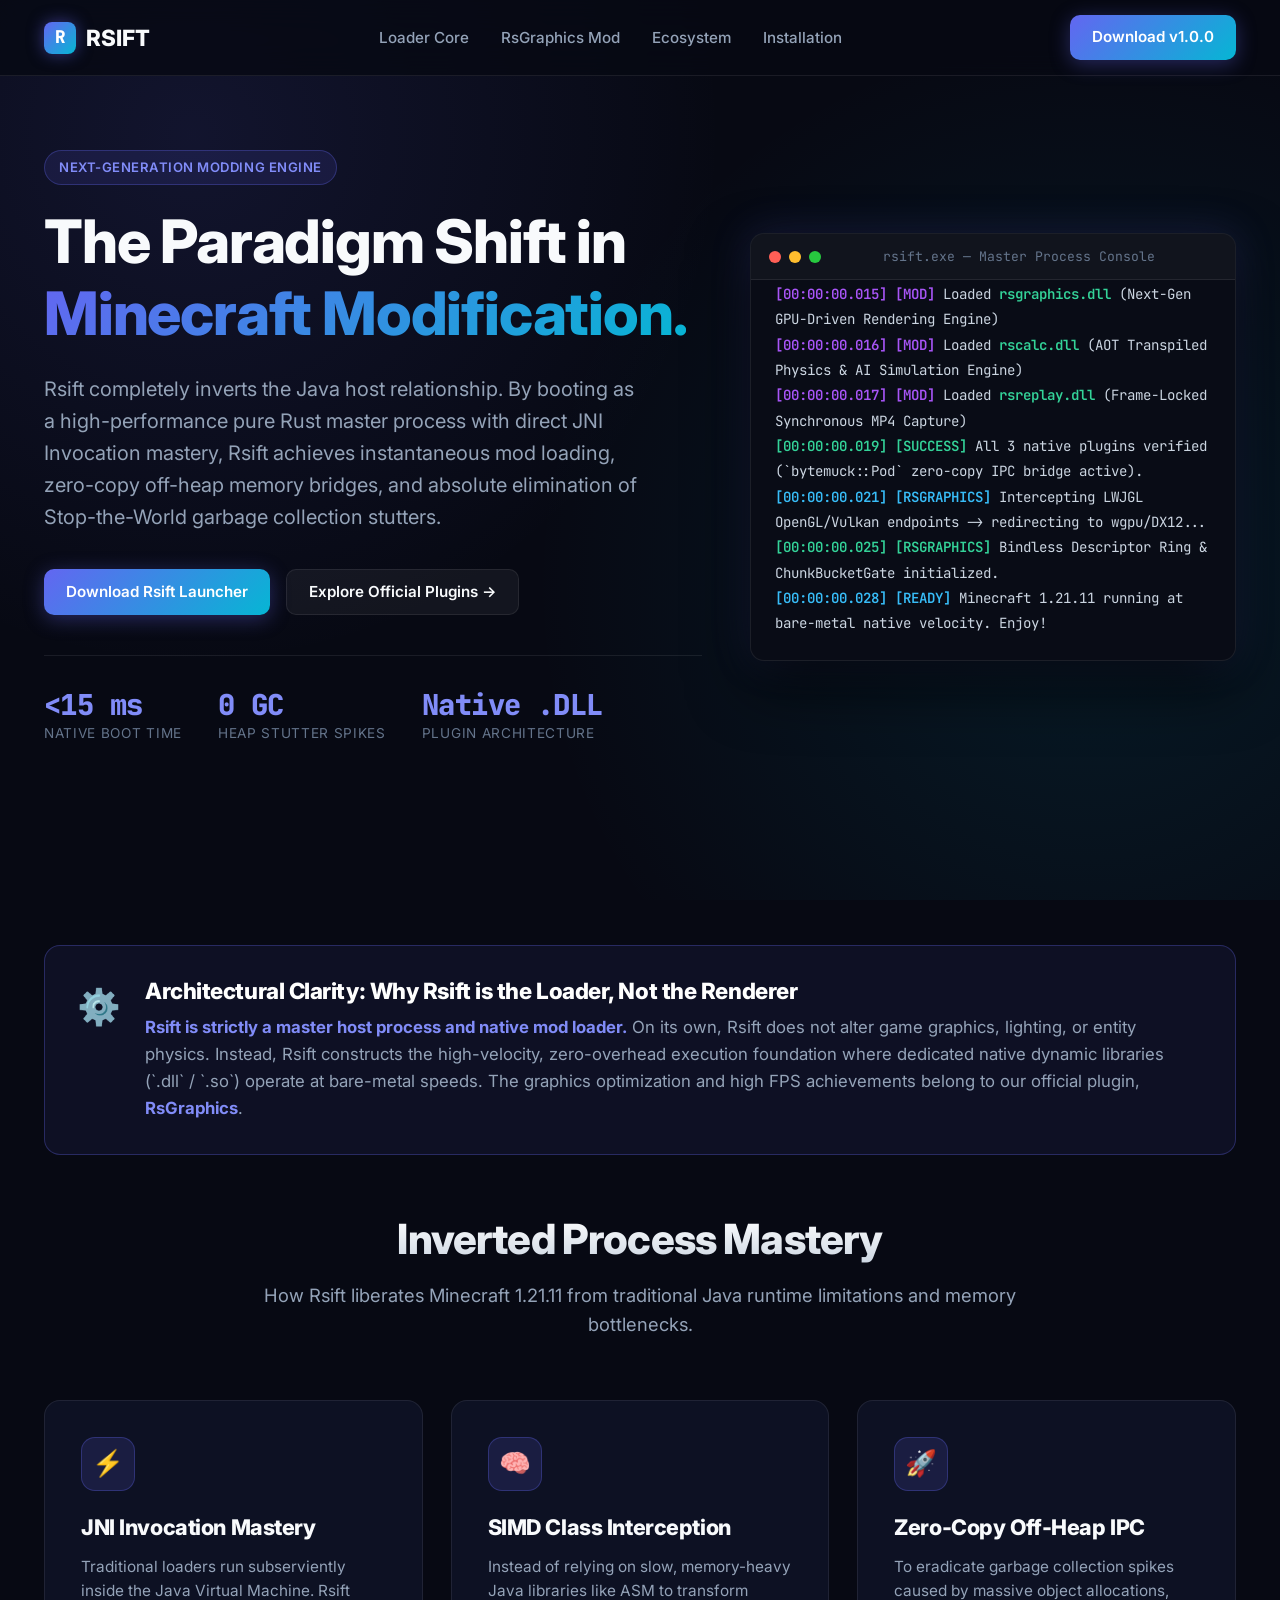
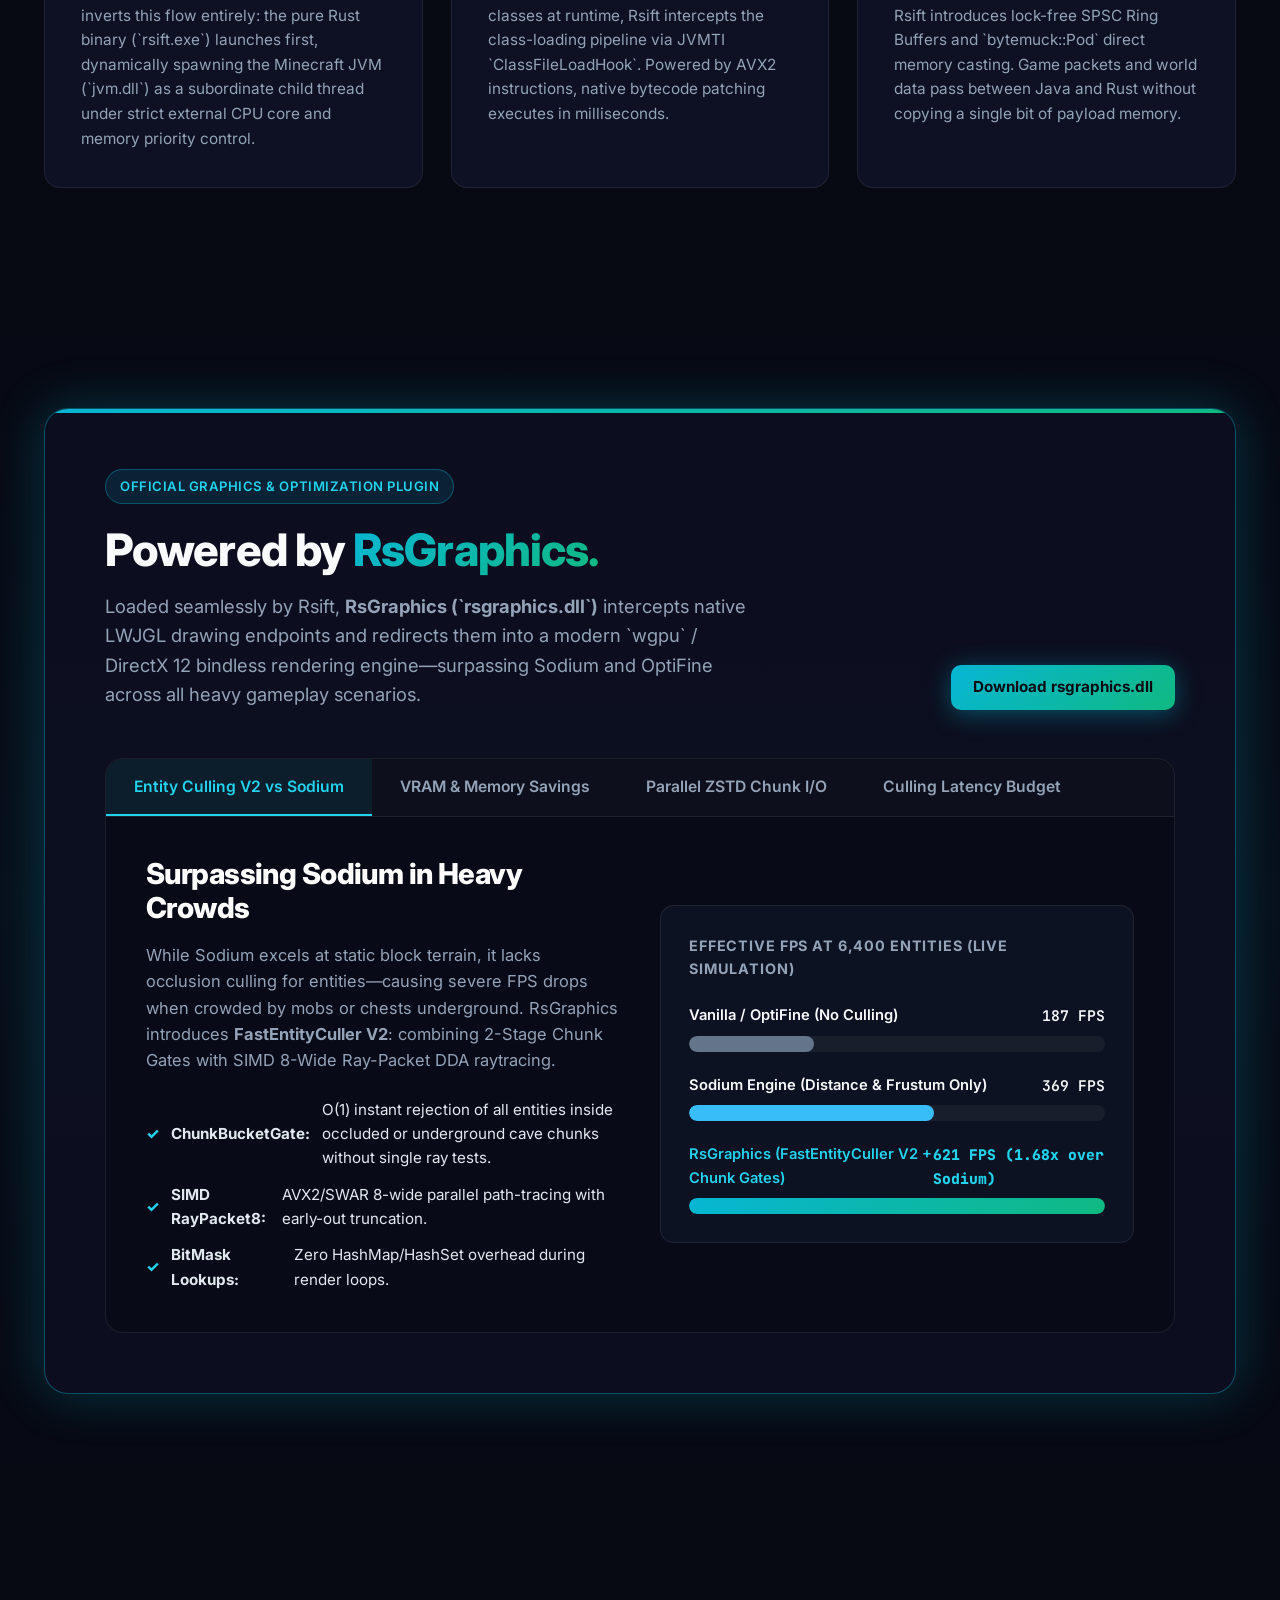
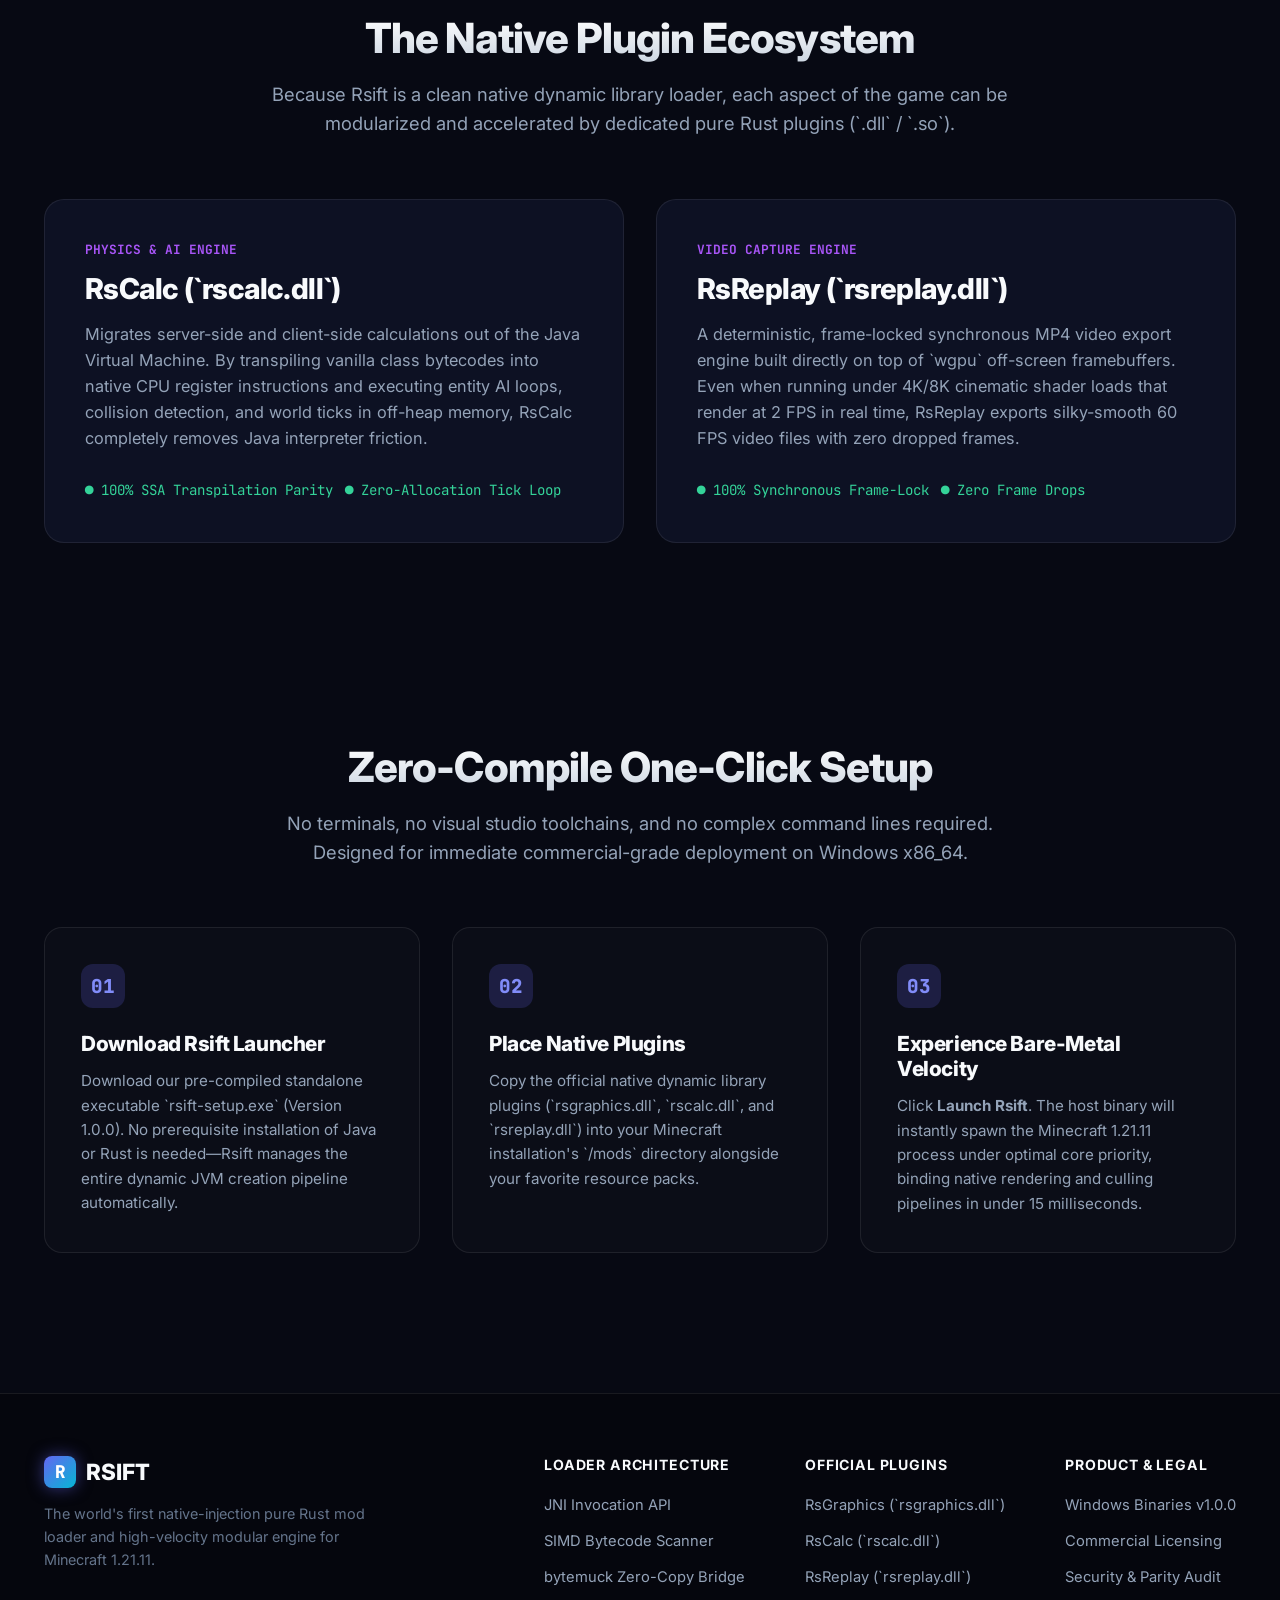
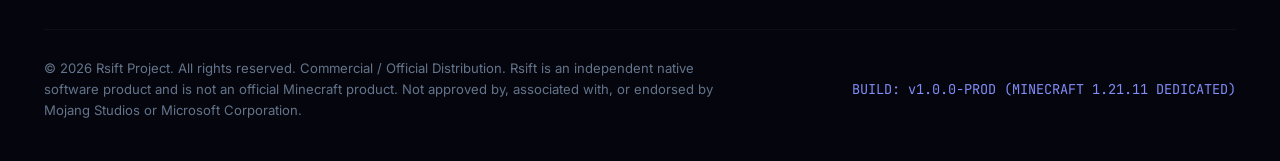
==== index.html @ 1c2f5cbd "Add files via upload" ====
<!DOCTYPE html>
<html lang="en">
<head>
  <meta charset="UTF-8">
  <meta name="viewport" content="width=device-width, initial-scale=1.0">
  <title>Rsift — World's First Native-Injection Mod Loader for Minecraft 1.21.11</title>
  <link rel="stylesheet" href="style.css">
</head>
<body>

  <!-- Navigation Bar -->
  <nav class="navbar">
    <div class="container nav-container">
      <a href="#" class="brand">
        <div class="brand-icon">R</div>
        <span>RSIFT</span>
      </a>
      <ul class="nav-links">
        <li><a href="#architecture">Loader Core</a></li>
        <li><a href="#rsgraphics">RsGraphics Mod</a></li>
        <li><a href="#ecosystem">Ecosystem</a></li>
        <li><a href="#get-started">Installation</a></li>
      </ul>
      <div class="nav-actions">
        <a href="#get-started" class="btn btn-primary">Download v1.0.0</a>
      </div>
    </div>
  </nav>

  <!-- Hero Section -->
  <section class="hero">
    <div class="container hero-grid">
      <div class="hero-content">
        <div class="badge">Next-Generation Modding Engine</div>
        <h1>The Paradigm Shift in <span class="text-gradient">Minecraft Modification.</span></h1>
        <p>
          Rsift completely inverts the Java host relationship. By booting as a high-performance pure Rust master process with direct JNI Invocation mastery, Rsift achieves instantaneous mod loading, zero-copy off-heap memory bridges, and absolute elimination of Stop-the-World garbage collection stutters.
        </p>
        <div class="hero-cta">
          <a href="#get-started" class="btn btn-primary">Download Rsift Launcher</a>
          <a href="#rsgraphics" class="btn btn-secondary">Explore Official Plugins →</a>
        </div>
        <div class="hero-metrics">
          <div class="metric-item">
            <h4>&lt;15 ms</h4>
            <p>Native Boot Time</p>
          </div>
          <div class="metric-item">
            <h4>0 GC</h4>
            <p>Heap Stutter Spikes</p>
          </div>
          <div class="metric-item">
            <h4>Native .DLL</h4>
            <p>Plugin Architecture</p>
          </div>
        </div>
      </div>

      <!-- Hero Terminal Simulation -->
      <div class="terminal-window">
        <div class="terminal-header">
          <div class="terminal-dots">
            <span class="dot red"></span>
            <span class="dot yellow"></span>
            <span class="dot green"></span>
          </div>
          <span class="terminal-title">rsift.exe — Master Process Console</span>
          <div></div>
        </div>
        <div class="terminal-body" id="terminal-logs">
          <!-- Populated by script.js -->
        </div>
      </div>
    </div>
  </section>

  <!-- Section: Rsift Architecture (The Core Loader) -->
  <section id="architecture" class="architecture">
    <div class="container">
      
      <!-- Crucial Architectural Notice Box -->
      <div class="loader-notice-box">
        <div class="notice-icon">⚙️</div>
        <div class="notice-text">
          <h3>Architectural Clarity: Why Rsift is the Loader, Not the Renderer</h3>
          <p>
            <strong>Rsift is strictly a master host process and native mod loader.</strong> On its own, Rsift does not alter game graphics, lighting, or entity physics. Instead, Rsift constructs the high-velocity, zero-overhead execution foundation where dedicated native dynamic libraries (`.dll` / `.so`) operate at bare-metal speeds. The graphics optimization and high FPS achievements belong to our official plugin, <strong>RsGraphics</strong>.
          </p>
        </div>
      </div>

      <div class="section-header">
        <h2>Inverted Process Mastery</h2>
        <p>How Rsift liberates Minecraft 1.21.11 from traditional Java runtime limitations and memory bottlenecks.</p>
      </div>

      <div class="arch-grid">
        <div class="card">
          <div class="card-icon">⚡</div>
          <h3>JNI Invocation Mastery</h3>
          <p>
            Traditional loaders run subserviently inside the Java Virtual Machine. Rsift inverts this flow entirely: the pure Rust binary (`rsift.exe`) launches first, dynamically spawning the Minecraft JVM (`jvm.dll`) as a subordinate child thread under strict external CPU core and memory priority control.
          </p>
        </div>

        <div class="card">
          <div class="card-icon">🧠</div>
          <h3>SIMD Class Interception</h3>
          <p>
            Instead of relying on slow, memory-heavy Java libraries like ASM to transform classes at runtime, Rsift intercepts the class-loading pipeline via JVMTI `ClassFileLoadHook`. Powered by AVX2 instructions, native bytecode patching executes in milliseconds.
          </p>
        </div>

        <div class="card">
          <div class="card-icon">🚀</div>
          <h3>Zero-Copy Off-Heap IPC</h3>
          <p>
            To eradicate garbage collection spikes caused by massive object allocations, Rsift introduces lock-free SPSC Ring Buffers and `bytemuck::Pod` direct memory casting. Game packets and world data pass between Java and Rust without copying a single bit of payload memory.
          </p>
        </div>
      </div>
    </div>
  </section>

  <!-- Section: Dedicated Showcase for RsGraphics (The Renderer) -->
  <section id="rsgraphics" class="rsgraphics">
    <div class="container">
      <div class="rsg-border-box">
        
        <div class="rsg-header">
          <div class="rsg-header-text">
            <div class="badge rsg-badge">Official Graphics & Optimization Plugin</div>
            <h2>Powered by <span class="text-gradient-cyan">RsGraphics.</span></h2>
            <p>
              Loaded seamlessly by Rsift, <strong>RsGraphics (`rsgraphics.dll`)</strong> intercepts native LWJGL drawing endpoints and redirects them into a modern `wgpu` / DirectX 12 bindless rendering engine—surpassing Sodium and OptiFine across all heavy gameplay scenarios.
            </p>
          </div>
          <div>
            <a href="#get-started" class="btn btn-rsg">Download rsgraphics.dll</a>
          </div>
        </div>

        <!-- Interactive Benchmarks Showcase -->
        <div class="bench-showcase">
          <div class="bench-tabs">
            <button class="tab-btn active" data-tab="culling-v2">Entity Culling V2 vs Sodium</button>
            <button class="tab-btn" data-tab="memory-savings">VRAM & Memory Savings</button>
            <button class="tab-btn" data-tab="zstd-io">Parallel ZSTD Chunk I/O</button>
            <button class="tab-btn" data-tab="culling-latency">Culling Latency Budget</button>
          </div>

          <!-- Tab 1: Entity Culling V2 -->
          <div id="culling-v2" class="tab-content active">
            <div class="bench-layout">
              <div class="bench-text">
                <h3>Surpassing Sodium in Heavy Crowds</h3>
                <p>
                  While Sodium excels at static block terrain, it lacks occlusion culling for entities—causing severe FPS drops when crowded by mobs or chests underground. RsGraphics introduces <strong>FastEntityCuller V2</strong>: combining 2-Stage Chunk Gates with SIMD 8-Wide Ray-Packet DDA raytracing.
                </p>
                <ul class="bench-features">
                  <li><span class="check-icon">✓</span> <strong>ChunkBucketGate:</strong> O(1) instant rejection of all entities inside occluded or underground cave chunks without single ray tests.</li>
                  <li><span class="check-icon">✓</span> <strong>SIMD RayPacket8:</strong> AVX2/SWAR 8-wide parallel path-tracing with early-out truncation.</li>
                  <li><span class="check-icon">✓</span> <strong>BitMask Lookups:</strong> Zero HashMap/HashSet overhead during render loops.</li>
                </ul>
              </div>
              <div class="chart-container">
                <div class="chart-title">Effective FPS at 6,400 Entities (Live Simulation)</div>
                
                <div class="bar-group">
                  <div class="bar-label">
                    <span>Vanilla / OptiFine (No Culling)</span>
                    <span>187 FPS</span>
                  </div>
                  <div class="bar-track">
                    <div class="bar-fill bar-vanilla" data-width="30%"></div>
                  </div>
                </div>

                <div class="bar-group">
                  <div class="bar-label">
                    <span>Sodium Engine (Distance & Frustum Only)</span>
                    <span>369 FPS</span>
                  </div>
                  <div class="bar-track">
                    <div class="bar-fill bar-sodium" data-width="59%"></div>
                  </div>
                </div>

                <div class="bar-group">
                  <div class="bar-label">
                    <span style="color: #22d3ee;">RsGraphics (FastEntityCuller V2 + Chunk Gates)</span>
                    <span style="color: #22d3ee; font-weight: 800;">621 FPS (1.68x over Sodium)</span>
                  </div>
                  <div class="bar-track">
                    <div class="bar-fill bar-rsg" data-width="100%"></div>
                  </div>
                </div>
              </div>
            </div>
          </div>

          <!-- Tab 2: Memory Savings -->
          <div id="memory-savings" class="tab-content">
            <div class="bench-layout">
              <div class="bench-text">
                <h3>7.9x Reduction in Mesh Data Footprint</h3>
                <p>
                  RsGraphics overhauls the memory representation of Minecraft terrain. By quantizing position, normal, and UV data into a ultra-compact <strong>12-Byte Vertex Format (`R10G10B10A2 + FP16 UV`)</strong> and deduplicating quad geometry across sections via `InternPool` welding, VRAM and RAM consumption are radically minimized.
                </p>
                <ul class="bench-features">
                  <li><span class="check-icon">✓</span> <strong>12-Byte Quantized Vertices:</strong> 40% smaller than Sodium (20B) and 62% smaller than Vanilla (32B).</li>
                  <li><span class="check-icon">✓</span> <strong>GenerationalSlab Allocator:</strong> Cache-line aligned (`align(64)`) intrusive free lists eliminate heap fragmentation.</li>
                  <li><span class="check-icon">✓</span> <strong>Section Welding:</strong> Identical geometry patterns shared across sections with 66% deduplication hit rates.</li>
                </ul>
              </div>
              <div class="chart-container">
                <div class="chart-title">Total Terrain Mesh Memory Footprint (Lower is Better)</div>
                
                <div class="bar-group">
                  <div class="bar-label">
                    <span>Vanilla / OptiFine Mesh Footprint</span>
                    <span>93.6 MB</span>
                  </div>
                  <div class="bar-track">
                    <div class="bar-fill bar-vanilla" data-width="100%"></div>
                  </div>
                </div>

                <div class="bar-group">
                  <div class="bar-label">
                    <span>Sodium Engine Mesh Footprint</span>
                    <span>58.5 MB</span>
                  </div>
                  <div class="bar-track">
                    <div class="bar-fill bar-sodium" data-width="62.5%"></div>
                  </div>
                </div>

                <div class="bar-group">
                  <div class="bar-label">
                    <span style="color: #22d3ee;">RsGraphics (12-Byte Quantized + InternPool Welding)</span>
                    <span style="color: #22d3ee; font-weight: 800;">11.8 MB (7.9x Lighter)</span>
                  </div>
                  <div class="bar-track">
                    <div class="bar-fill bar-rsg" data-width="12.6%"></div>
                  </div>
                </div>
              </div>
            </div>
          </div>

          <!-- Tab 3: ZSTD I/O -->
          <div id="zstd-io" class="tab-content">
            <div class="bench-layout">
              <div class="bench-text">
                <h3>8.8x Faster World Saving & Loading</h3>
                <p>
                  Traditional chunk I/O relies on sequential, single-threaded `zlib` / deflate compression inside the Java heap—causing noticeable stutter storms during elytra flight or autosaves. RsGraphics offloads region persistence to multi-threaded native `ZSTD` dictionary codecs operating over memory-mapped (`memmap2`) region files.
                </p>
                <ul class="bench-features">
                  <li><span class="check-icon">✓</span> <strong>Parallel Region Codec:</strong> 36 chunk autosave completed in just 15.8 ms vs 139.4 ms on traditional loaders.</li>
                  <li><span class="check-icon">✓</span> <strong>Zero-Copy Stream:</strong> Off-heap direct buffer transfer directly into high-speed ZSTD worker streams.</li>
                  <li><span class="check-icon">✓</span> <strong>StutterGuard Arena:</strong> Micro-allocations reset instantly (`6.2 µs`) on frame boundaries.</li>
                </ul>
              </div>
              <div class="chart-container">
                <div class="chart-title">36-Chunk Region Autosave Duration (Lower is Better)</div>
                
                <div class="bar-group">
                  <div class="bar-label">
                    <span>Vanilla Java `zlib` Autosave</span>
                    <span>139.4 ms</span>
                  </div>
                  <div class="bar-track">
                    <div class="bar-fill bar-vanilla" data-width="100%"></div>
                  </div>
                </div>

                <div class="bar-group">
                  <div class="bar-label">
                    <span>Sodium Engine (Uses Vanilla `zlib`)</span>
                    <span>139.4 ms</span>
                  </div>
                  <div class="bar-track">
                    <div class="bar-fill bar-sodium" data-width="100%"></div>
                  </div>
                </div>

                <div class="bar-group">
                  <div class="bar-label">
                    <span style="color: #22d3ee;">RsGraphics (Multi-Threaded ZSTD Region Codec)</span>
                    <span style="color: #22d3ee; font-weight: 800;">15.8 ms (8.8x Faster)</span>
                  </div>
                  <div class="bar-track">
                    <div class="bar-fill bar-rsg" data-width="11.3%"></div>
                  </div>
                </div>
              </div>
            </div>
          </div>

          <!-- Tab 4: Culling Latency -->
          <div id="culling-latency" class="tab-content">
            <div class="bench-layout">
              <div class="bench-text">
                <h3>Sub-Millisecond Culling Execution</h3>
                <p>
                  A culling algorithm is only useful if making the visibility decision is faster than drawing the object. By utilizing SIMD BMI2 (`_pdep_u64` / `_pext_u64`) Morton ordering and flat 64-bit word bitmasks, RsGraphics evaluates 6,400 entity visibility states in just <strong>0.08 ms</strong> per frame.
                </p>
                <ul class="bench-features">
                  <li><span class="check-icon">✓</span> <strong>BMI2 Morton Spatial Grid:</strong> Single-cycle Z-order coordinate indexing for ultra-fast spatial interval queries.</li>
                  <li><span class="check-icon">✓</span> <strong>Halton (2,3) Subpixel Jitter:</strong> Eliminates false negatives from thin cracks in software occlusion pyramids.</li>
                  <li><span class="check-icon">✓</span> <strong>Mesh Shader Independent:</strong> Works seamlessly on older consumer GPUs and integrated graphics.</li>
                </ul>
              </div>
              <div class="chart-container">
                <div class="chart-title">CPU Time Spent Culling 6,400 Entities (Lower is Better)</div>
                
                <div class="bar-group">
                  <div class="bar-label">
                    <span>Vanilla (No Culling Overhead)</span>
                    <span>0.00 ms (Draws All 6,400)</span>
                  </div>
                  <div class="bar-track">
                    <div class="bar-fill bar-vanilla" data-width="2%"></div>
                  </div>
                </div>

                <div class="bar-group">
                  <div class="bar-label">
                    <span>Sodium Engine (Scalar Distance Dot Loop)</span>
                    <span>0.15 ms (Draws ~2,200)</span>
                  </div>
                  <div class="bar-track">
                    <div class="bar-fill bar-sodium" data-width="18.7%"></div>
                  </div>
                </div>

                <div class="bar-group">
                  <div class="bar-label">
                    <span style="color: #22d3ee;">RsGraphics (SIMD RayPacket8 + Chunk Bucket Gate)</span>
                    <span style="color: #22d3ee; font-weight: 800;">0.08 ms (Draws only ~580)</span>
                  </div>
                  <div class="bar-track">
                    <div class="bar-fill bar-rsg" data-width="10%"></div>
                  </div>
                </div>
              </div>
            </div>
          </div>

        </div>
      </div>
    </div>
  </section>

  <!-- Section: Other Ecosystem Plugins -->
  <section id="ecosystem" class="ecosystem">
    <div class="container">
      <div class="section-header">
        <h2>The Native Plugin Ecosystem</h2>
        <p>Because Rsift is a clean native dynamic library loader, each aspect of the game can be modularized and accelerated by dedicated pure Rust plugins (`.dll` / `.so`).</p>
      </div>

      <div class="eco-grid">
        <div class="eco-card">
          <div>
            <span class="eco-tag">Physics & AI Engine</span>
            <h3>RsCalc (`rscalc.dll`)</h3>
            <p>
              Migrates server-side and client-side calculations out of the Java Virtual Machine. By transpiling vanilla class bytecodes into native CPU register instructions and executing entity AI loops, collision detection, and world ticks in off-heap memory, RsCalc completely removes Java interpreter friction.
            </p>
          </div>
          <div class="eco-footer">
            <span>● 100% SSA Transpilation Parity</span>
            <span>● Zero-Allocation Tick Loop</span>
          </div>
        </div>

        <div class="eco-card">
          <div>
            <span class="eco-tag">Video Capture Engine</span>
            <h3>RsReplay (`rsreplay.dll`)</h3>
            <p>
              A deterministic, frame-locked synchronous MP4 video export engine built directly on top of `wgpu` off-screen framebuffers. Even when running under 4K/8K cinematic shader loads that render at 2 FPS in real time, RsReplay exports silky-smooth 60 FPS video files with zero dropped frames.
            </p>
          </div>
          <div class="eco-footer">
            <span>● 100% Synchronous Frame-Lock</span>
            <span>● Zero Frame Drops</span>
          </div>
        </div>
      </div>
    </div>
  </section>

  <!-- Section: Getting Started -->
  <section id="get-started" class="steps-section">
    <div class="container">
      <div class="section-header">
        <h2>Zero-Compile One-Click Setup</h2>
        <p>No terminals, no visual studio toolchains, and no complex command lines required. Designed for immediate commercial-grade deployment on Windows x86_64.</p>
      </div>

      <div class="steps-grid">
        <div class="step-card">
          <div class="step-number">01</div>
          <h3>Download Rsift Launcher</h3>
          <p>
            Download our pre-compiled standalone executable `rsift-setup.exe` (Version 1.0.0). No prerequisite installation of Java or Rust is needed—Rsift manages the entire dynamic JVM creation pipeline automatically.
          </p>
        </div>

        <div class="step-card">
          <div class="step-number">02</div>
          <h3>Place Native Plugins</h3>
          <p>
            Copy the official native dynamic library plugins (`rsgraphics.dll`, `rscalc.dll`, and `rsreplay.dll`) into your Minecraft installation's `/mods` directory alongside your favorite resource packs.
          </p>
        </div>

        <div class="step-card">
          <div class="step-number">03</div>
          <h3>Experience Bare-Metal Velocity</h3>
          <p>
            Click <strong>Launch Rsift</strong>. The host binary will instantly spawn the Minecraft 1.21.11 process under optimal core priority, binding native rendering and culling pipelines in under 15 milliseconds.
          </p>
        </div>
      </div>
    </div>
  </section>

  <!-- Footer -->
  <footer>
    <div class="container">
      <div class="footer-content">
        <div class="footer-brand">
          <a href="#" class="brand">
            <div class="brand-icon">R</div>
            <span>RSIFT</span>
          </a>
          <p>
            The world's first native-injection pure Rust mod loader and high-velocity modular engine for Minecraft 1.21.11.
          </p>
        </div>

        <div class="footer-links">
          <div class="link-col">
            <h5>Loader Architecture</h5>
            <ul>
              <li><a href="#architecture">JNI Invocation API</a></li>
              <li><a href="#architecture">SIMD Bytecode Scanner</a></li>
              <li><a href="#architecture">bytemuck Zero-Copy Bridge</a></li>
            </ul>
          </div>
          <div class="link-col">
            <h5>Official Plugins</h5>
            <ul>
              <li><a href="#rsgraphics">RsGraphics (`rsgraphics.dll`)</a></li>
              <li><a href="#ecosystem">RsCalc (`rscalc.dll`)</a></li>
              <li><a href="#ecosystem">RsReplay (`rsreplay.dll`)</a></li>
            </ul>
          </div>
          <div class="link-col">
            <h5>Product & Legal</h5>
            <ul>
              <li><a href="#get-started">Windows Binaries v1.0.0</a></li>
              <li><a href="#">Commercial Licensing</a></li>
              <li><a href="#">Security & Parity Audit</a></li>
            </ul>
          </div>
        </div>
      </div>

      <div class="footer-bottom">
        <p class="disclaimer">
          © 2026 Rsift Project. All rights reserved. Commercial / Official Distribution. Rsift is an independent native software product and is not an official Minecraft product. Not approved by, associated with, or endorsed by Mojang Studios or Microsoft Corporation.
        </p>
        <p style="font-family: var(--font-mono); color: #818cf8;">
          BUILD: v1.0.0-PROD (MINECRAFT 1.21.11 DEDICATED)
        </p>
      </div>
    </div>
  </footer>

  <script src="script.js"></script>
</body>
</html>
---- style.css ----
/* ==========================================================================
   RSIFT OFFICIAL HOMEPAGE — PREMIUM FOREIGN TECH LANDING PAGE STYLING
   ========================================================================== */

@import url('https://fonts.googleapis.com/css2?family=Inter:wght@300;400;500;600;700;800&family=JetBrains+Mono:wght@400;600;700&display=swap');

:root {
  --bg-primary: #070913;
  --bg-secondary: #0d1021;
  --bg-card: rgba(18, 22, 45, 0.65);
  --bg-card-hover: rgba(28, 34, 68, 0.85);
  
  --text-main: #f8fafc;
  --text-muted: #94a3b8;
  --text-dim: #64748b;
  
  --accent-purple: #6366f1;
  --accent-cyan: #06b6d4;
  --accent-emerald: #10b981;
  --accent-pink: #ec4899;
  --accent-gradient: linear-gradient(135deg, #6366f1 0%, #06b6d4 100%);
  --rsgraphics-gradient: linear-gradient(135deg, #06b6d4 0%, #10b981 100%);
  
  --border-subtle: rgba(255, 255, 255, 0.08);
  --border-highlight: rgba(99, 102, 241, 0.35);
  --border-rsg: rgba(6, 182, 212, 0.4);
  
  --shadow-glow: 0 0 40px rgba(99, 102, 241, 0.2);
  --shadow-rsg: 0 0 50px rgba(6, 182, 212, 0.25);
  
  --blur-glass: blur(16px);
  --font-main: 'Inter', -apple-system, BlinkMacSystemFont, "Segoe UI", Roboto, sans-serif;
  --font-mono: 'JetBrains Mono', monospace;
}

* {
  margin: 0;
  padding: 0;
  box-sizing: border-box;
}

html {
  scroll-behavior: smooth;
  color-scheme: dark;
}

body {
  background-color: var(--bg-primary);
  color: var(--text-main);
  font-family: var(--font-main);
  line-height: 1.6;
  overflow-x: hidden;
  background-image: 
    radial-gradient(circle at 15% 15%, rgba(99, 102, 241, 0.12) 0%, transparent 40%),
    radial-gradient(circle at 85% 65%, rgba(6, 182, 212, 0.1) 0%, transparent 45%);
  background-attachment: fixed;
}

/* --- Container & Typography --- */
.container {
  max-width: 1240px;
  margin: 0 auto;
  padding: 0 24px;
}

.badge {
  display: inline-flex;
  align-items: center;
  gap: 8px;
  padding: 6px 14px;
  border-radius: 999px;
  background: rgba(99, 102, 241, 0.12);
  border: 1px solid rgba(99, 102, 241, 0.3);
  color: #818cf8;
  font-size: 0.82rem;
  font-weight: 600;
  letter-spacing: 0.04em;
  text-transform: uppercase;
  margin-bottom: 20px;
}

.badge.rsg-badge {
  background: rgba(6, 182, 212, 0.12);
  border: 1px solid rgba(6, 182, 212, 0.35);
  color: #22d3ee;
}

h1, h2, h3, h4 {
  line-height: 1.2;
  font-weight: 800;
  letter-spacing: -0.02em;
}

.section-header {
  text-align: center;
  max-width: 780px;
  margin: 0 auto 60px auto;
}

.section-header h2 {
  font-size: 2.6rem;
  margin-bottom: 16px;
  background: linear-gradient(180deg, #ffffff 0%, #cbd5e1 100%);
  -webkit-background-clip: text;
  -webkit-text-fill-color: transparent;
}

.section-header p {
  color: var(--text-muted);
  font-size: 1.15rem;
}

.text-gradient {
  background: var(--accent-gradient);
  -webkit-background-clip: text;
  -webkit-text-fill-color: transparent;
}

.text-gradient-cyan {
  background: var(--rsgraphics-gradient);
  -webkit-background-clip: text;
  -webkit-text-fill-color: transparent;
}

/* --- Navbar --- */
.navbar {
  position: fixed;
  top: 0;
  left: 0;
  width: 100%;
  height: 76px;
  z-index: 1000;
  background: rgba(7, 9, 19, 0.8);
  backdrop-filter: var(--blur-glass);
  -webkit-backdrop-filter: var(--blur-glass);
  border-bottom: 1px solid var(--border-subtle);
  display: flex;
  align-items: center;
}

.nav-container {
  display: flex;
  align-items: center;
  justify-content: space-between;
  width: 100%;
}

.brand {
  display: flex;
  align-items: center;
  gap: 10px;
  text-decoration: none;
  font-weight: 800;
  font-size: 1.4rem;
  color: var(--text-main);
}

.brand-icon {
  width: 32px;
  height: 32px;
  border-radius: 8px;
  background: var(--accent-gradient);
  display: flex;
  align-items: center;
  justify-content: center;
  font-family: var(--font-mono);
  font-size: 1.1rem;
  font-weight: 800;
  color: #fff;
  box-shadow: 0 0 16px rgba(99, 102, 241, 0.5);
}

.nav-links {
  display: flex;
  gap: 32px;
  list-style: none;
}

.nav-links a {
  color: var(--text-muted);
  text-decoration: none;
  font-size: 0.95rem;
  font-weight: 500;
  transition: color 0.2s ease;
}

.nav-links a:hover {
  color: var(--text-main);
}

.nav-actions {
  display: flex;
  align-items: center;
  gap: 16px;
}

.btn {
  display: inline-flex;
  align-items: center;
  justify-content: center;
  gap: 8px;
  padding: 10px 22px;
  border-radius: 10px;
  font-size: 0.95rem;
  font-weight: 600;
  text-decoration: none;
  cursor: pointer;
  transition: all 0.25s cubic-bezier(0.16, 1, 0.3, 1);
  border: none;
}

.btn-primary {
  background: var(--accent-gradient);
  color: #ffffff;
  box-shadow: 0 4px 20px rgba(99, 102, 241, 0.35);
}

.btn-primary:hover {
  transform: translateY(-2px);
  box-shadow: 0 6px 28px rgba(99, 102, 241, 0.5);
}

.btn-secondary {
  background: rgba(255, 255, 255, 0.05);
  color: var(--text-main);
  border: 1px solid var(--border-subtle);
}

.btn-secondary:hover {
  background: rgba(255, 255, 255, 0.1);
  border-color: rgba(255, 255, 255, 0.2);
}

.btn-rsg {
  background: var(--rsgraphics-gradient);
  color: #070913;
  font-weight: 700;
  box-shadow: 0 4px 24px rgba(6, 182, 212, 0.4);
}

.btn-rsg:hover {
  transform: translateY(-2px);
  box-shadow: 0 6px 32px rgba(6, 182, 212, 0.6);
}

/* --- Hero Section --- */
.hero {
  padding: 150px 0 100px 0;
  position: relative;
  overflow: hidden;
}

.hero-grid {
  display: grid;
  grid-template-columns: 1.15fr 0.85fr;
  gap: 48px;
  align-items: center;
}

.hero-content h1 {
  font-size: 3.75rem;
  margin-bottom: 24px;
}

.hero-content p {
  font-size: 1.25rem;
  color: var(--text-muted);
  margin-bottom: 36px;
  max-width: 600px;
}

.hero-cta {
  display: flex;
  gap: 16px;
  flex-wrap: wrap;
  margin-bottom: 40px;
}

.hero-metrics {
  display: flex;
  gap: 36px;
  padding-top: 32px;
  border-top: 1px solid var(--border-subtle);
}

.metric-item h4 {
  font-size: 1.8rem;
  font-family: var(--font-mono);
  color: #818cf8;
}

.metric-item p {
  font-size: 0.85rem;
  color: var(--text-dim);
  text-transform: uppercase;
  letter-spacing: 0.05em;
  margin-bottom: 0;
}

/* Terminal Simulation */
.terminal-window {
  background: #090c16;
  border: 1px solid var(--border-subtle);
  border-radius: 14px;
  box-shadow: 0 24px 60px rgba(0, 0, 0, 0.7), var(--shadow-glow);
  overflow: hidden;
}

.terminal-header {
  background: rgba(255, 255, 255, 0.03);
  padding: 12px 18px;
  display: flex;
  align-items: center;
  justify-content: space-between;
  border-bottom: 1px solid var(--border-subtle);
}

.terminal-dots {
  display: flex;
  gap: 8px;
}

.dot {
  width: 12px;
  height: 12px;
  border-radius: 50%;
}

.dot.red { background: #ff5f56; }
.dot.yellow { background: #ffbd2e; }
.dot.green { background: #27c93f; }

.terminal-title {
  font-family: var(--font-mono);
  font-size: 0.82rem;
  color: var(--text-dim);
}

.terminal-body {
  padding: 24px;
  font-family: var(--font-mono);
  font-size: 0.88rem;
  color: #cbd5e1;
  line-height: 1.8;
  height: 380px;
  overflow-y: auto;
}

.terminal-body .cmd { color: #38bdf8; font-weight: 600; }
.terminal-body .ok { color: #34d399; font-weight: 600; }
.terminal-body .warn { color: #fbbf24; }
.terminal-body .hl { color: #a855f7; font-weight: 600; }
.terminal-body .dim { color: #64748b; }

/* --- Architecture Section (The Core Loader) --- */
.architecture {
  padding: 100px 0;
  position: relative;
}

.loader-notice-box {
  background: rgba(99, 102, 241, 0.08);
  border: 1px solid rgba(99, 102, 241, 0.3);
  border-radius: 16px;
  padding: 32px;
  margin-bottom: 60px;
  display: flex;
  gap: 24px;
  align-items: flex-start;
}

.notice-icon {
  font-size: 2.2rem;
  flex-shrink: 0;
}

.notice-text h3 {
  font-size: 1.4rem;
  margin-bottom: 10px;
  color: #fff;
}

.notice-text p {
  color: var(--text-muted);
  font-size: 1.05rem;
  margin-bottom: 0;
}

.notice-text strong {
  color: #818cf8;
}

.arch-grid {
  display: grid;
  grid-template-columns: repeat(3, 1fr);
  gap: 28px;
}

.card {
  background: var(--bg-card);
  border: 1px solid var(--border-subtle);
  border-radius: 16px;
  padding: 36px;
  transition: all 0.3s cubic-bezier(0.16, 1, 0.3, 1);
  position: relative;
  overflow: hidden;
}

.card:hover {
  background: var(--bg-card-hover);
  border-color: var(--border-highlight);
  transform: translateY(-4px);
  box-shadow: 0 16px 40px rgba(0, 0, 0, 0.5);
}

.card-icon {
  width: 54px;
  height: 54px;
  border-radius: 14px;
  background: rgba(99, 102, 241, 0.15);
  border: 1px solid rgba(99, 102, 241, 0.3);
  display: flex;
  align-items: center;
  justify-content: center;
  font-size: 1.6rem;
  color: #818cf8;
  margin-bottom: 24px;
}

.card h3 {
  font-size: 1.35rem;
  margin-bottom: 14px;
}

.card p {
  color: var(--text-muted);
  font-size: 0.96rem;
}

/* --- RsGraphics Section (Dedicated Showcase) --- */
.rsgraphics {
  padding: 120px 0;
  position: relative;
  background: linear-gradient(180deg, transparent 0%, rgba(6, 182, 212, 0.04) 50%, transparent 100%);
}

.rsg-border-box {
  border: 1px solid var(--border-rsg);
  border-radius: 24px;
  padding: 60px;
  background: rgba(13, 16, 33, 0.85);
  box-shadow: var(--shadow-rsg);
  position: relative;
  overflow: hidden;
}

.rsg-border-box::before {
  content: '';
  position: absolute;
  top: 0;
  left: 0;
  width: 100%;
  height: 4px;
  background: var(--rsgraphics-gradient);
}

.rsg-header {
  display: flex;
  justify-content: space-between;
  align-items: flex-end;
  flex-wrap: wrap;
  gap: 24px;
  margin-bottom: 48px;
}

.rsg-header-text h2 {
  font-size: 2.8rem;
  margin-bottom: 14px;
}

.rsg-header-text p {
  font-size: 1.15rem;
  color: var(--text-muted);
  max-width: 650px;
}

/* Interactive Benchmarks Showcase */
.bench-showcase {
  background: rgba(7, 9, 19, 0.6);
  border: 1px solid rgba(255, 255, 255, 0.08);
  border-radius: 18px;
  overflow: hidden;
}

.bench-tabs {
  display: flex;
  border-bottom: 1px solid rgba(255, 255, 255, 0.08);
  background: rgba(255, 255, 255, 0.02);
  overflow-x: auto;
}

.tab-btn {
  padding: 18px 28px;
  background: none;
  border: none;
  color: var(--text-muted);
  font-family: var(--font-main);
  font-size: 0.98rem;
  font-weight: 600;
  cursor: pointer;
  transition: all 0.2s ease;
  white-space: nowrap;
  border-bottom: 2px solid transparent;
}

.tab-btn:hover {
  color: var(--text-main);
}

.tab-btn.active {
  color: #22d3ee;
  border-bottom-color: #22d3ee;
  background: rgba(6, 182, 212, 0.08);
}

.tab-content {
  padding: 40px;
  display: none;
}

.tab-content.active {
  display: block;
  animation: fadeIn 0.3s ease;
}

@keyframes fadeIn {
  from { opacity: 0; transform: translateY(6px); }
  to { opacity: 1; transform: translateY(0); }
}

.bench-layout {
  display: grid;
  grid-template-columns: 1fr 1fr;
  gap: 40px;
  align-items: center;
}

.bench-text h3 {
  font-size: 1.8rem;
  margin-bottom: 16px;
  color: #fff;
}

.bench-text p {
  color: var(--text-muted);
  margin-bottom: 24px;
  font-size: 1.03rem;
}

.bench-features {
  list-style: none;
  display: flex;
  flex-direction: column;
  gap: 12px;
}

.bench-features li {
  display: flex;
  align-items: center;
  gap: 12px;
  font-size: 0.95rem;
  color: #e2e8f0;
}

.check-icon {
  color: #22d3ee;
  font-weight: 800;
}

/* Visual Bar Charts */
.chart-container {
  background: rgba(15, 20, 38, 0.8);
  border: 1px solid rgba(255, 255, 255, 0.08);
  border-radius: 14px;
  padding: 28px;
}

.chart-title {
  font-size: 0.9rem;
  font-weight: 700;
  color: var(--text-muted);
  text-transform: uppercase;
  letter-spacing: 0.06em;
  margin-bottom: 24px;
}

.bar-group {
  margin-bottom: 22px;
}

.bar-group:last-child {
  margin-bottom: 0;
}

.bar-label {
  display: flex;
  justify-content: space-between;
  margin-bottom: 8px;
  font-size: 0.92rem;
  font-weight: 600;
}

.bar-label span:last-child {
  font-family: var(--font-mono);
}

.bar-track {
  width: 100%;
  height: 16px;
  background: rgba(255, 255, 255, 0.05);
  border-radius: 999px;
  overflow: hidden;
  position: relative;
}

.bar-fill {
  height: 100%;
  border-radius: 999px;
  transition: width 1s cubic-bezier(0.16, 1, 0.3, 1);
}

.bar-vanilla { background: #64748b; width: 30%; }
.bar-sodium { background: #38bdf8; width: 59%; }
.bar-rsg { background: var(--rsgraphics-gradient); width: 100%; box-shadow: 0 0 12px rgba(6, 182, 212, 0.5); }

/* --- Other Ecosystem Plugins Section --- */
.ecosystem {
  padding: 100px 0;
}

.eco-grid {
  display: grid;
  grid-template-columns: repeat(2, 1fr);
  gap: 32px;
}

.eco-card {
  background: var(--bg-card);
  border: 1px solid var(--border-subtle);
  border-radius: 20px;
  padding: 40px;
  display: flex;
  flex-direction: column;
  justify-content: space-between;
}

.eco-tag {
  font-family: var(--font-mono);
  font-size: 0.8rem;
  font-weight: 700;
  color: #a855f7;
  text-transform: uppercase;
  margin-bottom: 12px;
  display: block;
}

.eco-card h3 {
  font-size: 1.8rem;
  margin-bottom: 14px;
}

.eco-card p {
  color: var(--text-muted);
  font-size: 1.02rem;
  margin-bottom: 28px;
}

.eco-footer {
  display: flex;
  align-items: center;
  gap: 12px;
  font-size: 0.88rem;
  font-family: var(--font-mono);
  color: #34d399;
}

/* --- Getting Started Steps --- */
.steps-section {
  padding: 100px 0 140px 0;
}

.steps-grid {
  display: grid;
  grid-template-columns: repeat(3, 1fr);
  gap: 32px;
  margin-top: 40px;
}

.step-card {
  background: rgba(255, 255, 255, 0.02);
  border: 1px solid var(--border-subtle);
  border-radius: 18px;
  padding: 36px;
  position: relative;
}

.step-number {
  width: 44px;
  height: 44px;
  border-radius: 12px;
  background: rgba(99, 102, 241, 0.2);
  color: #818cf8;
  font-family: var(--font-mono);
  font-size: 1.2rem;
  font-weight: 800;
  display: flex;
  align-items: center;
  justify-content: center;
  margin-bottom: 24px;
}

.step-card h3 {
  font-size: 1.3rem;
  margin-bottom: 12px;
}

.step-card p {
  color: var(--text-muted);
  font-size: 0.95rem;
}

/* --- Footer --- */
footer {
  border-top: 1px solid var(--border-subtle);
  padding: 60px 0 40px 0;
  background: #05060d;
}

.footer-content {
  display: flex;
  justify-content: space-between;
  align-items: flex-start;
  flex-wrap: wrap;
  gap: 40px;
  margin-bottom: 40px;
}

.footer-brand p {
  color: var(--text-dim);
  font-size: 0.9rem;
  max-width: 360px;
  margin-top: 12px;
}

.footer-links {
  display: flex;
  gap: 60px;
}

.link-col h5 {
  font-size: 0.88rem;
  text-transform: uppercase;
  letter-spacing: 0.06em;
  color: var(--text-main);
  margin-bottom: 16px;
}

.link-col ul {
  list-style: none;
  display: flex;
  flex-direction: column;
  gap: 10px;
}

.link-col a {
  color: var(--text-muted);
  text-decoration: none;
  font-size: 0.92rem;
  transition: color 0.2s ease;
}

.link-col a:hover {
  color: #fff;
}

.footer-bottom {
  border-top: 1px solid rgba(255, 255, 255, 0.04);
  padding-top: 28px;
  display: flex;
  justify-content: space-between;
  align-items: center;
  flex-wrap: wrap;
  gap: 16px;
  font-size: 0.85rem;
  color: var(--text-dim);
}

.disclaimer {
  max-width: 700px;
  font-size: 0.82rem;
}

/* --- Responsive Layout --- */
@media (max-width: 1024px) {
  .hero-grid, .bench-layout, .rsg-header {
    grid-template-columns: 1fr;
  }
  .arch-grid, .steps-grid {
    grid-template-columns: repeat(2, 1fr);
  }
  .hero-content h1 { font-size: 2.8rem; }
}

@media (max-width: 768px) {
  .arch-grid, .eco-grid, .steps-grid {
    grid-template-columns: 1fr;
  }
  .nav-links { display: none; }
  .loader-notice-box { flex-direction: column; }
  .rsg-border-box { padding: 32px; }
  .tab-content { padding: 24px; }
}
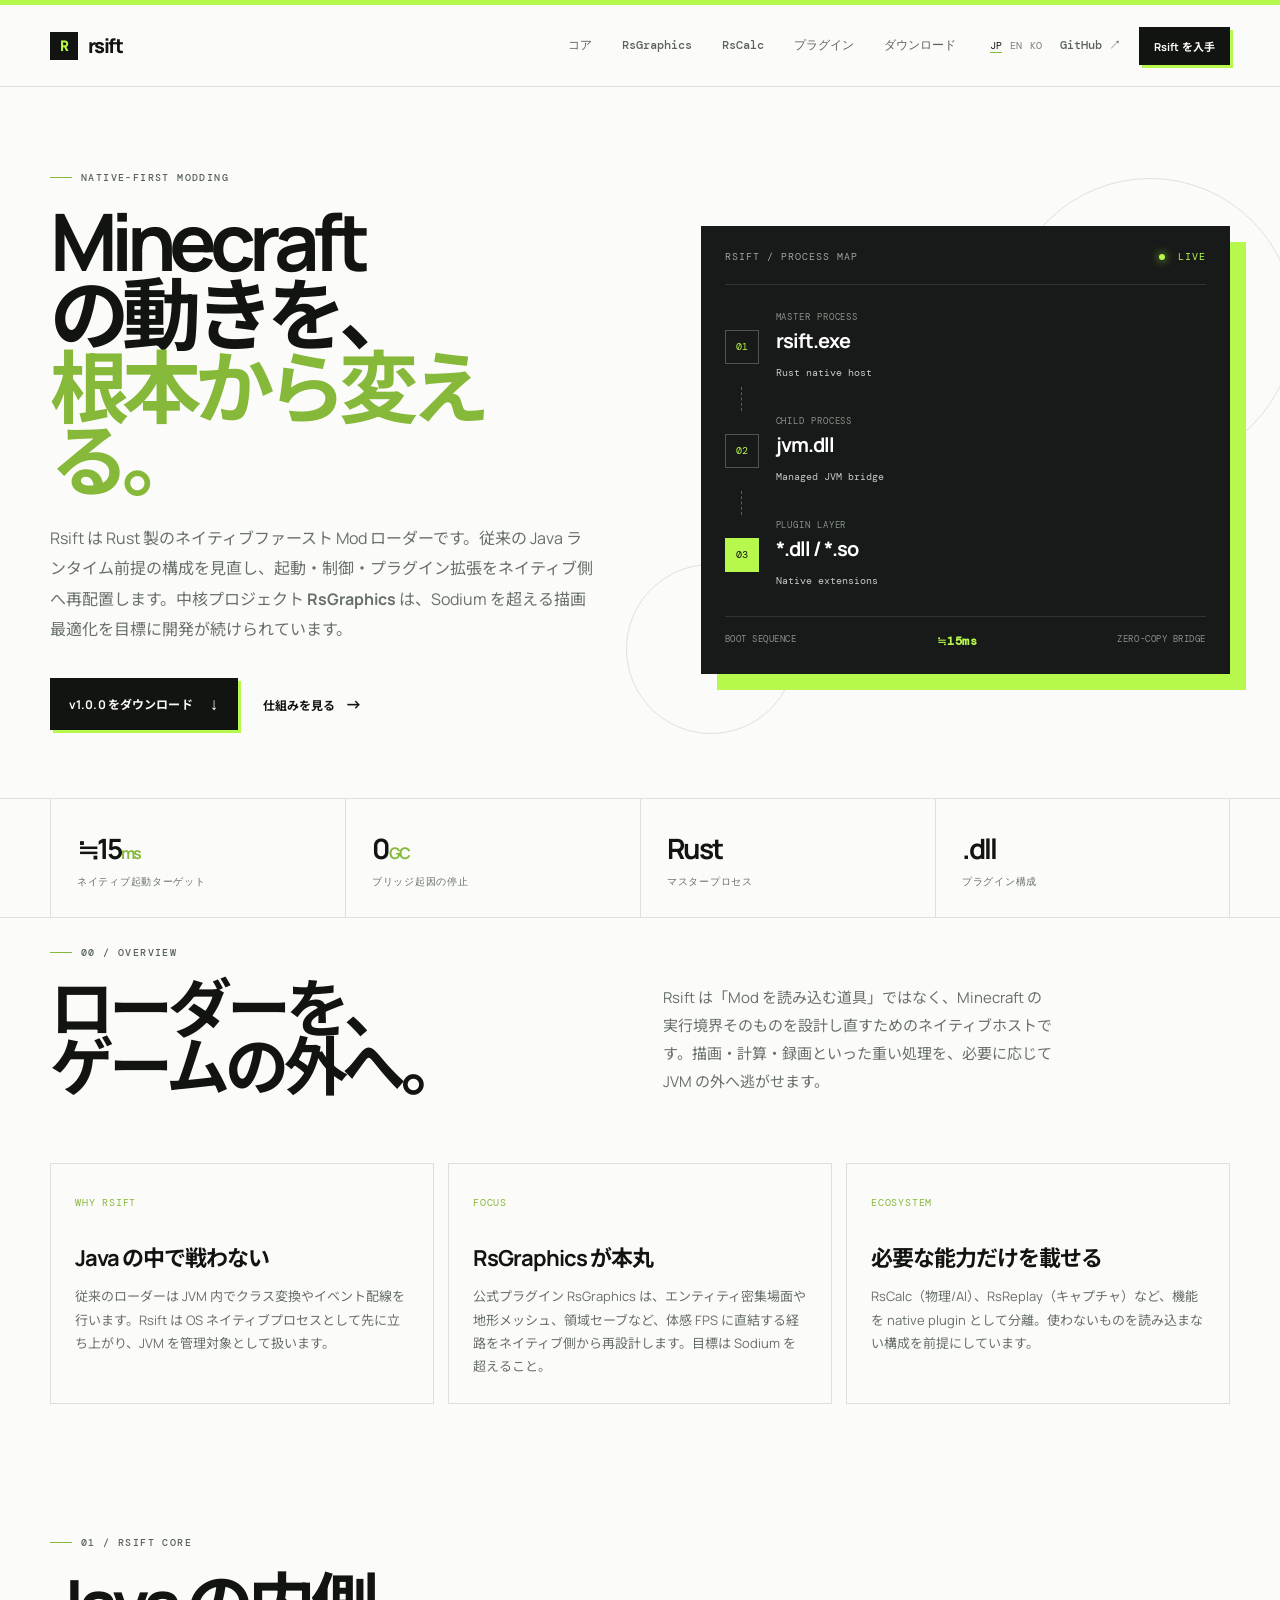
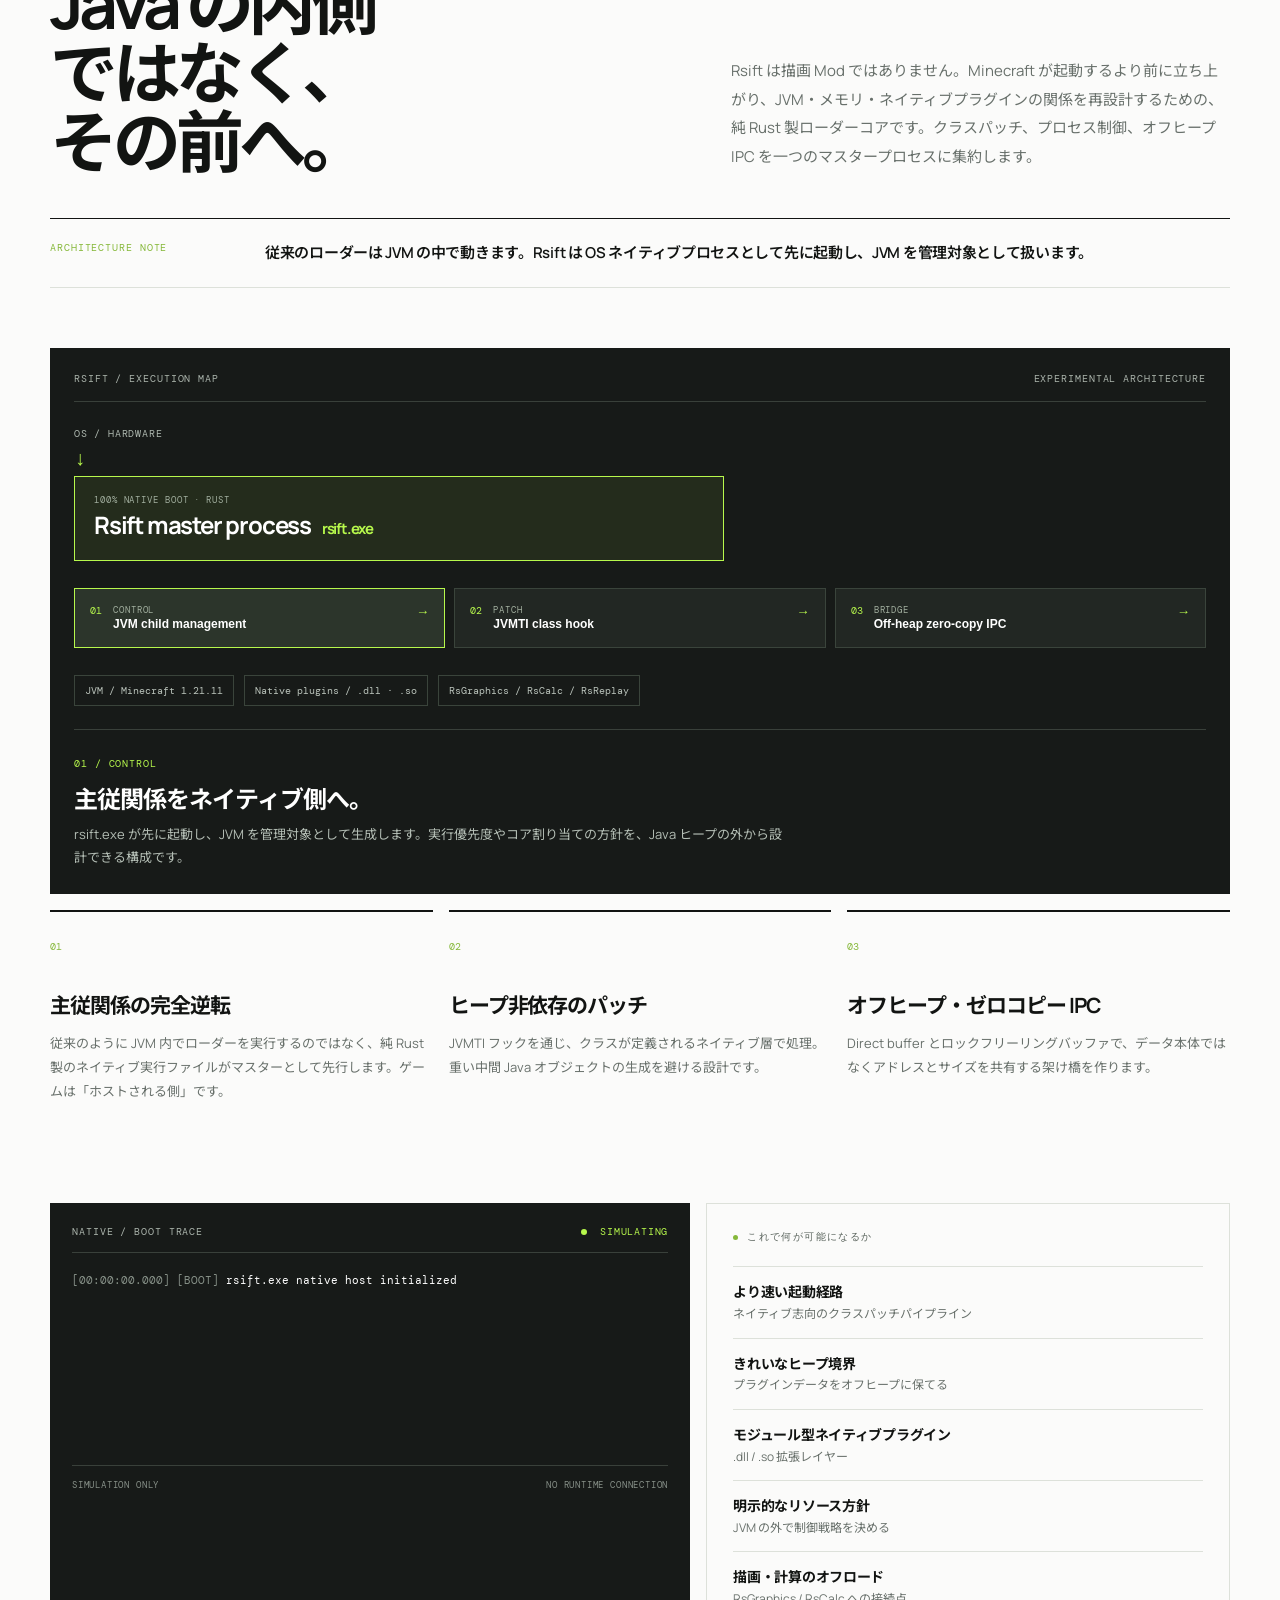
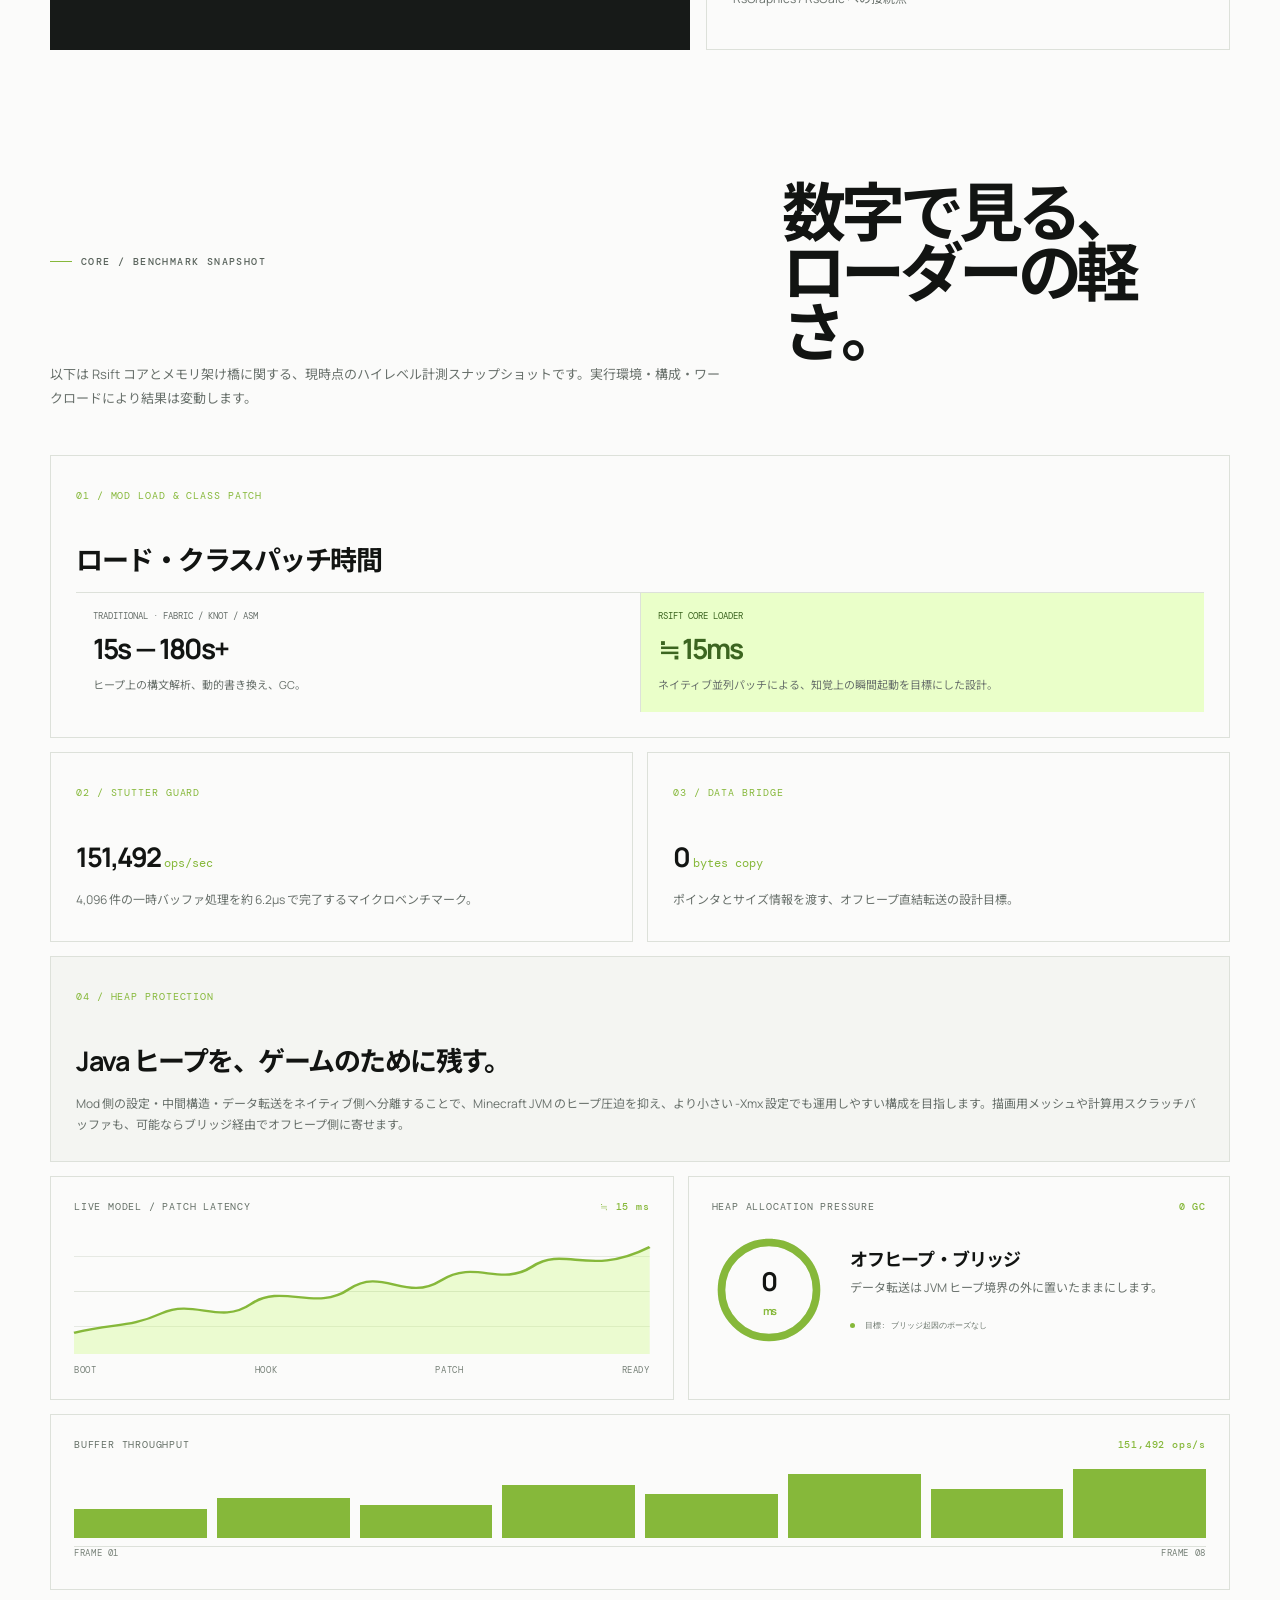
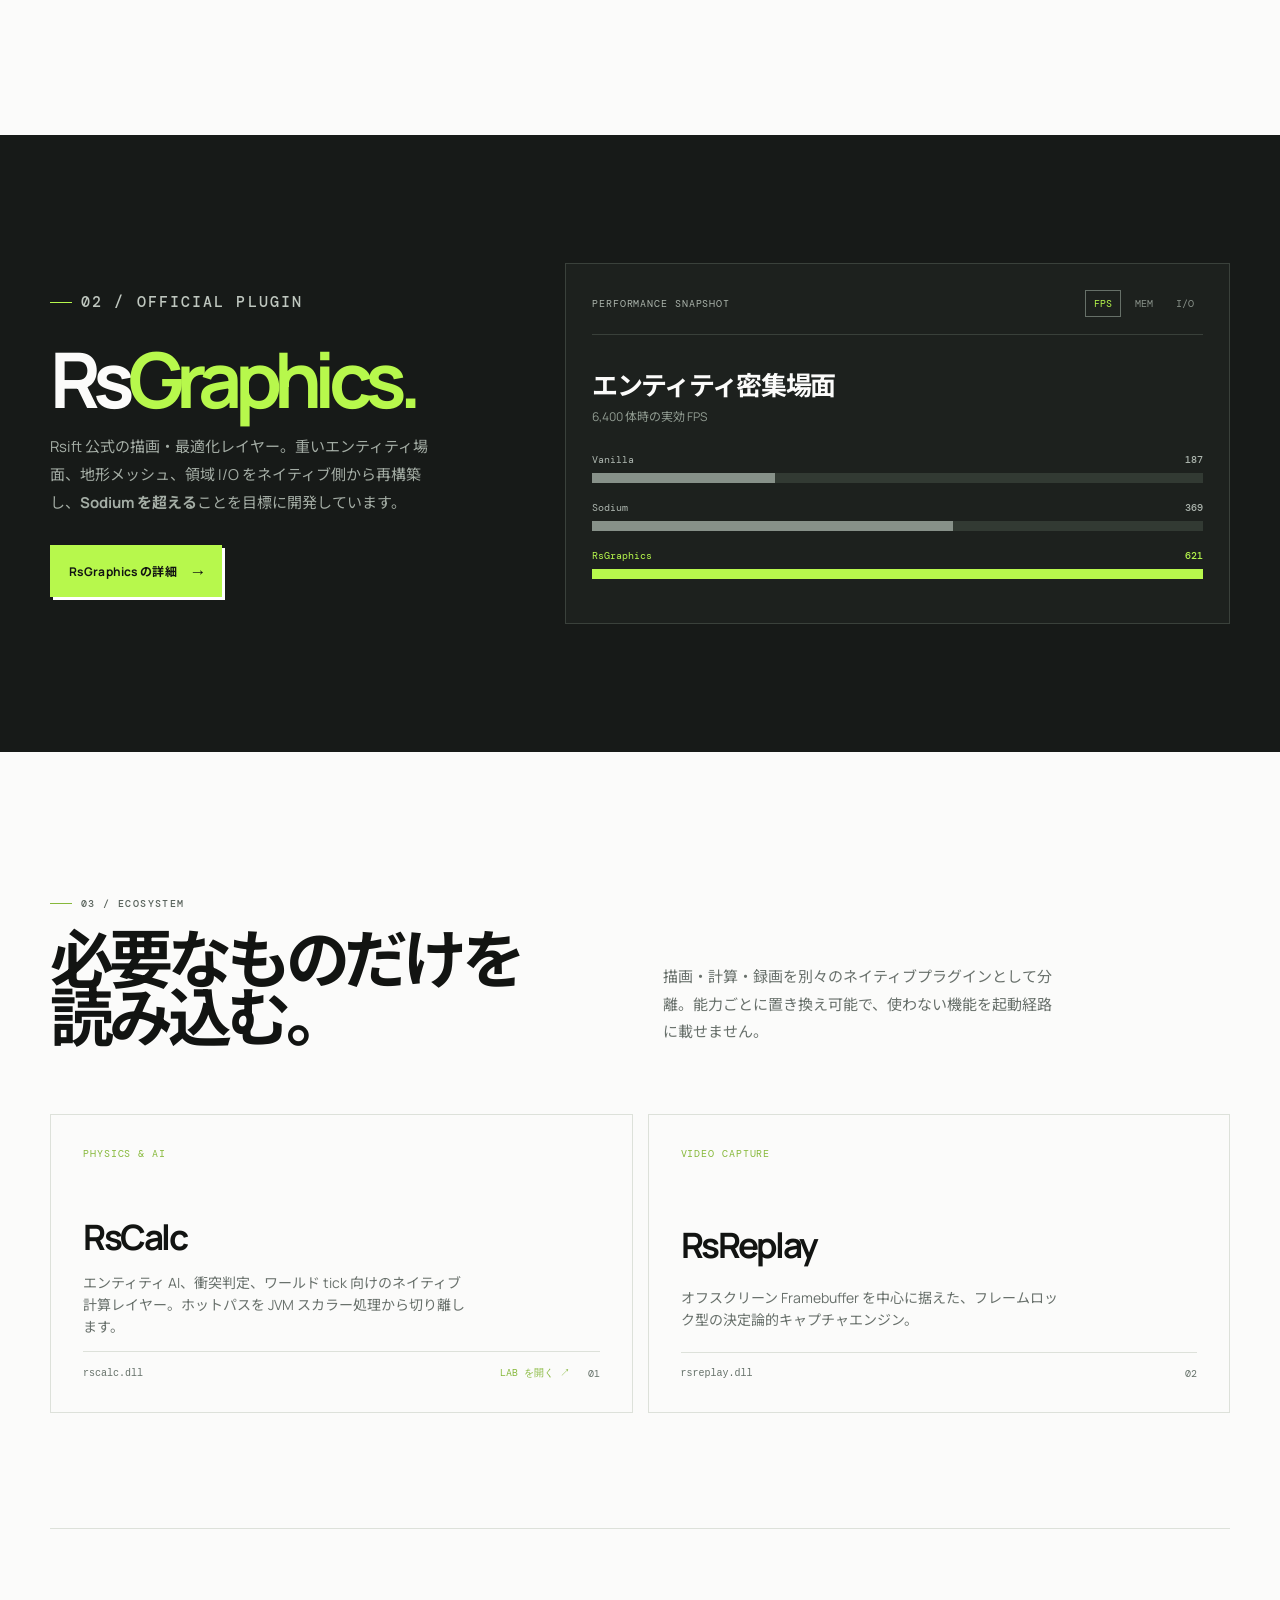
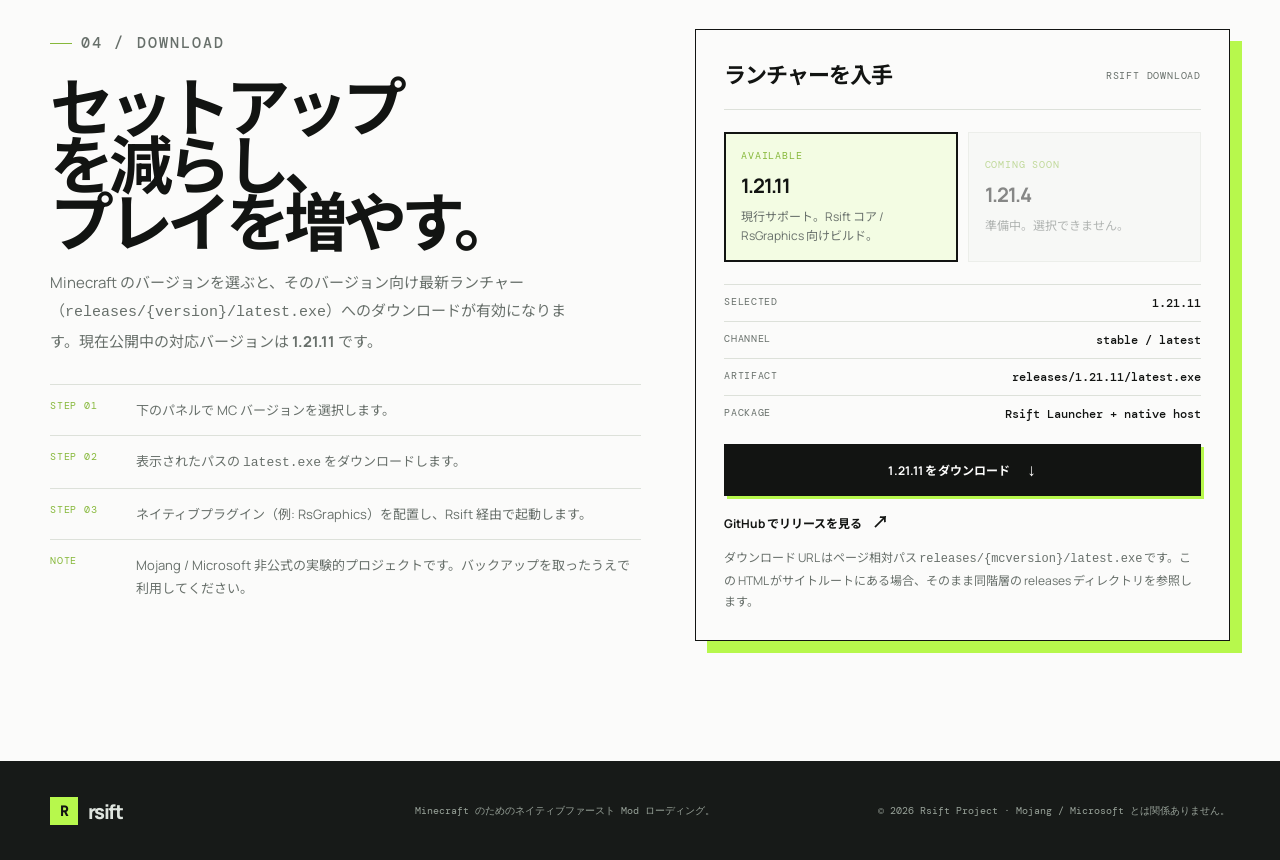
==== commit 8bfc6cb2: "Update print statement from 'Hello' to 'Goodbye'" ====
--- a/index.html
+++ b/index.html
@@ -1,488 +1,713 @@
-<!DOCTYPE html>
-<html lang="en">
+<!doctype html>
+<html lang="ja">
 <head>
-  <meta charset="UTF-8">
-  <meta name="viewport" content="width=device-width, initial-scale=1.0">
-  <title>Rsift — World's First Native-Injection Mod Loader for Minecraft 1.21.11</title>
-  <link rel="stylesheet" href="style.css">
+  <meta charset="utf-8">
+  <meta name="viewport" content="width=device-width,initial-scale=1">
+  <meta name="theme-color" content="#fbfbfa">
+  <title>Rsift — ネイティブ Minecraft Mod ローダー</title>
+  <meta name="description" content="Rust で構築されたネイティブファーストの Minecraft Mod ローダー。RsGraphics により Sodium を超える描画最適化を目指します。">
+<style>
+@import url('https://fonts.googleapis.com/css2?family=DM+Mono:wght@400;500&family=Manrope:wght@400;500;600;700;800&family=Noto+Sans+JP:wght@400;500;600;700;900&display=swap');
+:root{--ink:#121412;--muted:#68706b;--soft:#f4f5f2;--line:#dde1da;--lime:#b7f84c;--lime-deep:#86b83a;--black:#121412;--white:#fbfbfa;--mono:'DM Mono',monospace;--sans:Manrope,'Noto Sans JP',Arial,sans-serif}*{box-sizing:border-box}html{scroll-behavior:smooth}body{margin:0;background:var(--white);color:var(--ink);font-family:var(--sans);line-height:1.55}a{color:inherit;text-decoration:none}.site-line{height:5px;background:var(--lime)}.shell{width:min(1180px,calc(100% - 56px));margin:auto}.site-header{height:82px;display:flex;align-items:center;border-bottom:1px solid var(--line);background:rgba(251,251,250,.88);backdrop-filter:blur(14px);position:sticky;top:0;z-index:20}.nav-shell{display:flex;align-items:center;justify-content:space-between}.brand{display:flex;align-items:center;gap:10px;font-size:20px;font-weight:800;letter-spacing:-.08em}.brand-mark{width:28px;height:28px;display:grid;place-items:center;background:var(--ink);color:var(--lime);font:700 14px var(--mono);letter-spacing:0}.desktop-nav{display:flex;gap:30px;margin-left:auto;margin-right:34px}.desktop-nav a,.github{font:500 12px var(--mono);color:#5b625e}.desktop-nav a:hover,.github:hover{color:var(--ink)}.nav-right{display:flex;gap:18px;align-items:center}.button{display:inline-flex;gap:16px;align-items:center;justify-content:center;padding:14px 18px;border:1px solid var(--ink);background:var(--ink);color:var(--white);font:700 12px var(--sans);letter-spacing:.01em;transition:transform .2s ease,background .2s;position:relative}.button:hover{transform:translate(-3px,-3px);box-shadow:4px 4px 0 var(--lime)}.button b{font:700 17px var(--mono)}.button.small{padding:10px 14px;font-size:11px}.button:disabled,.button.is-disabled{opacity:.42;pointer-events:none;transform:none!important;box-shadow:none!important}.menu-toggle,.mobile-nav{display:none}.hero{min-height:680px;display:grid;grid-template-columns:1fr .92fr;gap:75px;align-items:center;padding:84px 0 68px}.eyebrow{font:500 10px var(--mono);letter-spacing:.14em;color:#59635c;display:flex;align-items:center;gap:9px;margin:0 0 20px}.eyebrow span{width:22px;height:1px;background:var(--lime-deep)}.eyebrow.light{color:#bfc7bf}.eyebrow.light span{background:var(--lime)}h1,h2,h3,p{margin-top:0}.hero h1{font-size:clamp(55px,6.2vw,91px);line-height:.92;letter-spacing:-.085em;margin-bottom:27px}.hero h1 em{font-style:normal;color:var(--lime-deep)}.hero-text{max-width:545px;color:var(--muted);font-size:16px;line-height:1.9}.actions{display:flex;align-items:center;gap:25px;margin-top:33px}.text-link{font:700 12px var(--sans)}.text-link b{font-size:17px;margin-left:8px}.hero-visual{position:relative}.process-card{background:#171a18;color:white;padding:23px;border:1px solid #171a18;position:relative;z-index:2;box-shadow:16px 16px 0 var(--lime)}.window-top{font:10px var(--mono);letter-spacing:.1em;color:#9aa59c;padding-bottom:21px;border-bottom:1px solid #303531;display:flex;justify-content:space-between}.live{color:var(--lime)}.live i{display:inline-block;width:6px;height:6px;border-radius:50%;background:var(--lime);margin-right:6px;box-shadow:0 0 10px var(--lime);animation:blink 1.5s infinite}.process-flow{padding:26px 0}.process{display:flex;gap:17px;align-items:center}.node{width:34px;height:34px;display:grid;place-items:center;border:1px solid #4e574f;color:var(--lime);font:10px var(--mono)}.process small{display:block;color:#88928a;font:9px var(--mono);letter-spacing:.1em}.process strong{display:block;margin:2px 0;font-size:20px;letter-spacing:-.05em}.process code{color:#c5ccc6;font:10px var(--mono)}.wire{height:24px;border-left:1px dashed #59635b;margin:4px 0 4px 16px}.process.plugin .node{background:var(--lime);color:var(--ink);border-color:var(--lime)}.process-foot{border-top:1px solid #303531;padding-top:16px;display:flex;justify-content:space-between;color:#88928a;font:9px var(--mono);letter-spacing:.06em}.process-foot b{color:var(--lime);font-size:12px}.orbit{position:absolute;border:1px solid var(--line);border-radius:50%;z-index:0}.o1{width:290px;height:290px;right:-65px;top:-48px}.o2{width:170px;height:170px;left:-75px;bottom:-60px}.metrics{border-top:1px solid var(--line);border-bottom:1px solid var(--line)}.metric-grid{display:grid;grid-template-columns:repeat(4,1fr)}.metric-grid>div{padding:28px 26px;border-left:1px solid var(--line)}.metric-grid>div:last-child{border-right:1px solid var(--line)}.metric-grid strong{display:block;font-size:28px;letter-spacing:-.07em}.metric-grid strong span{font-size:16px;color:var(--lime-deep)}.metric-grid p{margin:5px 0 0;color:var(--muted);font:10px var(--mono);letter-spacing:.07em}.section{padding:145px 0}.section-intro{display:grid;grid-template-columns:1fr 1fr;column-gap:45px;margin-bottom:68px}.section-intro .eyebrow{grid-column:1}.section-intro h2{grid-column:1;font-size:clamp(44px,5vw,72px);line-height:.91;letter-spacing:-.08em;margin:0}.section-intro>p:last-child{align-self:end;color:var(--muted);font-size:15px;line-height:1.85;max-width:390px;margin:0}.feature-list{border-top:1px solid var(--line)}.feature{display:grid;grid-template-columns:100px 1fr 40px;gap:25px;padding:26px 0;border-bottom:1px solid var(--line);align-items:start}.feature>span{font:11px var(--mono);color:var(--lime-deep)}.feature h3{font-size:24px;letter-spacing:-.055em;margin:0 0 7px}.feature p{color:var(--muted);font-size:14px;max-width:650px;margin:0}.feature>b{font:20px var(--mono);color:var(--lime-deep)}.graphics{background:#171a18;color:var(--white);padding:128px 0}.graphics-layout{display:grid;grid-template-columns:.78fr 1.22fr;gap:90px;align-items:center}.graphics-title h2{font-size:clamp(53px,6vw,87px);letter-spacing:-.1em;line-height:.85;margin:0 0 22px}.graphics-title h2 span{color:var(--lime)}.graphics-title>p{max-width:385px;color:#a4ada5;font-size:15px;line-height:1.85;margin-bottom:29px}.inverted{background:var(--lime);color:var(--ink);border-color:var(--lime)}.inverted:hover{box-shadow:4px 4px 0 #fff}.benchmark{border:1px solid #3a413b;padding:26px;background:#1d211e}.benchmark-head{display:flex;justify-content:space-between;align-items:center;border-bottom:1px solid #39403a;padding-bottom:17px;color:#aab3ab;font:10px var(--mono);letter-spacing:.09em}.tabs{display:flex;gap:5px}.tab{border:1px solid transparent;background:transparent;color:#89928a;font:10px var(--mono);padding:6px 8px;cursor:pointer}.tab.active{border-color:#667068;color:var(--lime)}.bench-panel{display:none;padding-top:30px}.bench-panel.active{display:block;animation:appear .25s ease}.bench-panel h3{font-size:26px;letter-spacing:-.05em;margin:0 0 3px}.bench-panel>p{color:#929d93;font-size:12px;margin-bottom:26px}.bars>div{margin:0 0 18px}.bars label{display:flex;justify-content:space-between;color:#aeb7b0;font:10px var(--mono);margin-bottom:7px}.bars label b{font-weight:500}.bars i{display:block;height:10px;background:#323a33}.bars em{display:block;height:100%;width:var(--w);background:#879189;transition:width .8s cubic-bezier(.2,.8,.2,1)}.bars .highlight label{color:var(--lime)}.bars .highlight em{background:var(--lime)}.plugins{padding-bottom:115px}.plugin-grid{display:grid;grid-template-columns:1fr 1fr;gap:15px}.plugin-card{border:1px solid var(--line);padding:32px;min-height:260px;display:flex;flex-direction:column;justify-content:space-between;transition:border-color .2s,background .2s}.plugin-card:hover{border-color:#849185;background:#f6f8f3}.plugin-kind{font:10px var(--mono);color:var(--lime-deep);letter-spacing:.09em}.plugin-card h3{font-size:35px;letter-spacing:-.07em;margin:50px 0 8px}.plugin-card p{color:var(--muted);font-size:14px;max-width:390px}.plugin-card footer{border-top:1px solid var(--line);padding-top:14px;display:flex;justify-content:space-between;align-items:center;color:#647068;font:10px var(--mono)}.install-section{border-top:1px solid var(--line);padding:100px 0 120px}.install-layout{display:grid;grid-template-columns:1.05fr .95fr;gap:54px;align-items:start}.install-copy h2{font-size:clamp(44px,5vw,70px);letter-spacing:-.085em;line-height:.9;margin:0 0 18px}.install-copy>p{color:var(--muted);font-size:15px;line-height:1.9;max-width:520px}.install-points{margin:28px 0 0;padding:0;list-style:none}.install-points li{border-top:1px solid var(--line);padding:14px 0;display:grid;grid-template-columns:72px 1fr;gap:14px}.install-points b{font:10px var(--mono);color:var(--lime-deep);letter-spacing:.08em}.install-points span{color:var(--muted);font-size:13px;line-height:1.7}.download-panel{border:1px solid var(--ink);background:var(--white);padding:28px;box-shadow:12px 12px 0 var(--lime)}.download-panel-head{display:flex;justify-content:space-between;gap:12px;align-items:center;border-bottom:1px solid var(--line);padding-bottom:16px;margin-bottom:22px}.download-panel-head h3{margin:0;font-size:22px;letter-spacing:-.045em}.download-panel-head span{font:10px var(--mono);color:var(--muted);letter-spacing:.08em}.version-grid{display:grid;grid-template-columns:repeat(2,1fr);gap:10px;margin-bottom:22px}.version-card{border:1px solid var(--line);background:var(--soft);padding:16px;text-align:left;cursor:pointer;transition:.2s;font:inherit;color:inherit}.version-card:hover{border-color:#849185}.version-card.active{border-color:var(--ink);background:#f3fce3;box-shadow:inset 0 0 0 1px var(--ink)}.version-card strong{display:block;font-size:20px;letter-spacing:-.05em;margin-bottom:6px}.version-card em{display:block;font-style:normal;font:10px var(--mono);color:var(--lime-deep);letter-spacing:.08em;margin-bottom:8px}.version-card p{margin:0;color:var(--muted);font-size:12px;line-height:1.6}.version-card:disabled,.version-card.is-disabled{opacity:.5;cursor:not-allowed;box-shadow:none}.download-meta{display:grid;gap:10px;margin-bottom:22px}.download-meta .row{display:flex;justify-content:space-between;gap:12px;border-top:1px solid var(--line);padding-top:10px;font-size:12px}.download-meta .row span{color:var(--muted);font:10px var(--mono);letter-spacing:.07em}.download-meta .row b{font:500 12px var(--mono);color:var(--ink);text-align:right;word-break:break-all}.download-actions{display:flex;flex-direction:column;gap:12px}.download-note{margin:14px 0 0;color:var(--muted);font-size:12px;line-height:1.75}.footer{padding:35px 0;background:#171a18;color:#dfe5df}.footer-inner{display:grid;grid-template-columns:1fr 1fr 1.3fr;align-items:center;gap:20px}.footer .brand-mark{background:var(--lime);color:var(--ink)}.footer p{font:10px var(--mono);color:#98a299;margin:0}.footer p:last-child{text-align:right}@keyframes blink{50%{opacity:.28}}@keyframes appear{from{opacity:0;transform:translateY(5px)}to{opacity:1;transform:none}}.reveal{opacity:0;transform:translateY(22px);transition:.7s cubic-bezier(.2,.8,.2,1)}.reveal.in{opacity:1;transform:none}@media(max-width:850px){.desktop-nav,.github{display:none}.hero,.graphics-layout,.install-layout{grid-template-columns:1fr;gap:54px}.hero{padding:65px 0}.hero-copy{max-width:650px}.hero-visual{max-width:570px}.section{padding:94px 0}.section-intro{grid-template-columns:1fr}.section-intro h2{margin-bottom:22px}.metric-grid{grid-template-columns:1fr 1fr}.metric-grid>div:nth-child(3){border-left:0}.footer-inner{grid-template-columns:1fr;gap:18px}.footer p:last-child{text-align:left}.menu-toggle{display:flex;width:33px;height:30px;padding:0;border:0;background:none;flex-direction:column;justify-content:center;gap:6px}.menu-toggle i{width:22px;height:1px;background:var(--ink);display:block;transition:.25s}.mobile-nav{display:flex;position:absolute;top:82px;left:0;right:0;background:var(--white);border-bottom:1px solid var(--line);padding:17px 28px;flex-direction:column;gap:14px;opacity:0;visibility:hidden;transform:translateY(-8px);transition:.25s}.site-header.menu-open .mobile-nav{opacity:1;visibility:visible;transform:none}.site-header.menu-open .menu-toggle i:first-child{transform:translateY(3.5px) rotate(45deg)}.site-header.menu-open .menu-toggle i:last-child{transform:translateY(-3.5px) rotate(-45deg)}.mobile-nav a{font:500 12px var(--mono);color:var(--muted)}}@media(max-width:560px){.shell{width:min(100% - 36px,1180px)}.site-header{height:70px}.mobile-nav{top:70px}.brand{font-size:19px}.nav-right{gap:13px}.button.small{display:none}.hero h1{font-size:55px}.actions{align-items:flex-start;flex-direction:column;gap:17px}.process-card{padding:18px;box-shadow:9px 9px 0 var(--lime)}.process strong{font-size:17px}.metrics .shell{width:100%}.metric-grid>div{padding:20px 18px}.metric-grid strong{font-size:23px}.section-intro{margin-bottom:45px}.feature{grid-template-columns:45px 1fr 20px;gap:11px}.feature h3{font-size:20px}.graphics{padding:84px 0}.benchmark{padding:18px}.bench-panel h3{font-size:22px}.plugin-grid{grid-template-columns:1fr}.plugin-card{min-height:230px}.install-section{padding:72px 0}.version-grid{grid-template-columns:1fr}.download-panel{padding:20px;box-shadow:8px 8px 0 var(--lime)}.footer{padding:30px 0}.footer-inner{gap:12px}}
+
+/* Rsift Core deep-dive */
+.core-section{padding-top:132px}.core-hero{display:grid;grid-template-columns:1.1fr .9fr;gap:70px;align-items:end;margin-bottom:42px}.core-hero h2{font-size:clamp(44px,5.3vw,76px);line-height:1.02;letter-spacing:-.075em;margin:0}.core-hero>p{color:var(--muted);font-size:15px;line-height:1.9;margin:0 0 5px}.core-statement{border-top:1px solid var(--ink);border-bottom:1px solid var(--line);padding:22px 0;display:grid;grid-template-columns:190px 1fr;gap:25px;margin-bottom:60px}.core-statement span,.arch-board-head,.lab-top,.lab-foot,.bench-card>span{font:10px var(--mono);letter-spacing:.09em;color:var(--lime-deep)}.core-statement p{font-weight:600;font-size:15px;letter-spacing:-.02em;margin:0}.architecture-board{background:#171a18;color:#fff;padding:24px;margin-bottom:16px}.arch-board-head{display:flex;justify-content:space-between;color:#aab3ab;border-bottom:1px solid #39403a;padding-bottom:16px}.arch-map{padding:25px 0 0}.arch-os{font:10px var(--mono);letter-spacing:.08em;color:#aeb8af}.arch-arrow{color:var(--lime);font:20px var(--mono);line-height:1.1;margin:7px 0}.arch-master{border:1px solid var(--lime);background:rgba(183,248,76,.08);padding:17px 19px;max-width:650px}.arch-master small,.arch-node small{display:block;color:#a2af9f;font:9px var(--mono);letter-spacing:.1em}.arch-master strong{display:block;font-size:24px;letter-spacing:-.05em}.arch-master em{font-style:normal;color:var(--lime);font-size:15px;margin-left:7px}.arch-branches{display:grid;grid-template-columns:repeat(3,1fr);gap:9px;margin:27px 0}.arch-node{background:#222723;border:1px solid #3a443b;color:#fff;text-align:left;padding:15px;display:flex;gap:11px;align-items:flex-start;cursor:pointer;transition:.2s}.arch-node:hover,.arch-node.active{background:#2c352b;border-color:var(--lime)}.arch-node b{font:10px var(--mono);color:var(--lime)}.arch-node span{font-size:12px;font-weight:700;line-height:1.35}.arch-node i{margin-left:auto;color:var(--lime);font-style:normal}.arch-output{display:flex;gap:10px;flex-wrap:wrap}.arch-output span{border:1px solid #3a443b;padding:8px 10px;color:#bbc4bc;font:10px var(--mono)}.arch-detail{border-top:1px solid #39403a;padding-top:19px;margin-top:23px}.arch-detail>span{color:var(--lime);font:10px var(--mono);letter-spacing:.09em}.arch-detail h3{font-size:24px;letter-spacing:-.04em;margin:6px 0}.arch-detail p{color:#b4beb5;font-size:13px;max-width:710px;line-height:1.8;margin:0}.core-pillars{display:grid;grid-template-columns:repeat(3,1fr);gap:16px;margin-bottom:80px}.core-pillar{border-top:2px solid var(--ink);padding:20px 0}.core-pillar>span{font:10px var(--mono);color:var(--lime-deep)}.core-pillar h3{font-size:21px;letter-spacing:-.05em;margin:32px 0 10px}.core-pillar p{color:var(--muted);font-size:13px;line-height:1.85;margin:0}.lab-grid{display:grid;grid-template-columns:1.1fr .9fr;gap:16px;margin-bottom:132px}.core-lab{background:#171a18;padding:22px;color:#fff}.lab-top{display:flex;justify-content:space-between;align-items:center;color:#abb4ac;border-bottom:1px solid #39403a;padding-bottom:14px}.lab-top button{background:var(--lime);border:0;color:var(--ink);padding:7px 9px;font:500 10px var(--mono);cursor:pointer}.lab-top button b{font-size:13px}.boot-log{height:212px;padding:17px 0;font:11px/1.85 var(--mono);overflow:auto}.boot-log p{margin:0}.boot-log .ok{color:var(--lime)}.boot-log .dim{color:#89938a}.boot-log .warn{color:#f4d56b}.boot-log .muted{color:#778078}.lab-foot{border-top:1px solid #39403a;padding-top:13px;color:#879088;display:flex;justify-content:space-between;font-size:9px}.core-summary{border:1px solid var(--line);padding:26px}.core-summary .eyebrow{margin-bottom:22px}.core-summary .eyebrow i{width:5px;height:5px;background:var(--lime-deep);display:inline-block;border-radius:50%}.core-summary ul{list-style:none;padding:0;margin:0}.core-summary li{border-top:1px solid var(--line);padding:14px 0;display:flex;flex-direction:column;gap:2px}.core-summary b{font-size:14px;letter-spacing:-.02em}.core-summary li span{color:var(--muted);font-size:12px}.bench-heading{display:grid;grid-template-columns:1.2fr .8fr;column-gap:60px;margin-bottom:45px}.bench-heading .eyebrow{grid-column:1}.bench-heading h2{font-size:clamp(42px,5vw,70px);letter-spacing:-.08em;line-height:.94;margin:0}.bench-heading>p:last-child{color:var(--muted);font-size:13px;line-height:1.85;align-self:end;margin:0}.core-bench{display:grid;grid-template-columns:repeat(2,1fr);gap:14px}.bench-card{border:1px solid var(--line);padding:25px;min-height:190px}.bench-card.wide{grid-column:span 2}.bench-card.full{grid-column:span 2;background:var(--soft)}.bench-card h3{font-size:27px;letter-spacing:-.055em;margin:33px 0 11px}.bench-card h3 small{font:12px var(--mono);color:var(--lime-deep);letter-spacing:0}.bench-card p{color:var(--muted);font-size:12px;line-height:1.8;margin:0}.compare-row{display:grid;grid-template-columns:1fr 1fr;gap:1px;background:var(--line);border-top:1px solid var(--line)}.compare-row>div{background:var(--white);padding:17px}.compare-row small{font:9px var(--mono);color:var(--muted);display:block}.compare-row b{display:block;font-size:28px;letter-spacing:-.065em;margin:5px 0}.compare-row p{font-size:11px}.compare-row .result{background:#eaffc9}.compare-row .result small,.compare-row .result b{color:#3c6520}
+@media(max-width:850px){.core-hero,.lab-grid{grid-template-columns:1fr;gap:25px}.core-statement{grid-template-columns:1fr;gap:8px}.arch-branches{grid-template-columns:1fr}.core-pillars{grid-template-columns:1fr}.bench-heading{grid-template-columns:1fr;gap:22px}.bench-heading h2{margin:0}.core-section{padding-top:90px}}@media(max-width:560px){.core-statement{margin-bottom:38px}.architecture-board{padding:17px}.arch-board-head{gap:10px;font-size:8px}.arch-master strong{font-size:19px}.arch-master em{display:block;margin:3px 0 0}.core-pillars{margin-bottom:55px}.lab-grid{margin-bottom:85px}.core-bench,.compare-row{grid-template-columns:1fr}.bench-card.wide,.bench-card.full{grid-column:span 1}.compare-row{gap:1px}.bench-card{min-height:0}.lab-foot{font-size:8px}.core-hero h2{font-size:43px}}
+
+.button{box-shadow:3px 3px 0 var(--lime)!important;transition:transform .22s cubic-bezier(.2,.8,.2,1),box-shadow .22s cubic-bezier(.2,.8,.2,1),background .2s!important}.button:hover{transform:translate(-3px,-3px)!important;box-shadow:9px 9px 0 var(--lime)!important}.inverted{box-shadow:3px 3px 0 #fff!important}.inverted:hover{box-shadow:9px 9px 0 #fff!important}.telemetry-grid{display:grid;grid-template-columns:1.15fr 1fr;gap:14px;margin-top:14px}.telemetry-card{border:1px solid var(--line);padding:23px;min-height:220px}.telemetry-card.throughput-card{grid-column:span 2;min-height:176px}.telemetry-head{display:flex;justify-content:space-between;gap:12px;color:#657067;font:10px var(--mono);letter-spacing:.08em}.telemetry-head b{color:var(--lime-deep);font-weight:500}.latency-graph{width:100%;height:125px;margin:15px 0 3px;overflow:visible}.gridline{stroke:#e0e4dc;stroke-width:1}.area{fill:rgba(183,248,76,.24)}.trend{fill:none;stroke:var(--lime-deep);stroke-width:3;stroke-dasharray:720;stroke-dashoffset:720;animation:drawTrend 2.8s cubic-bezier(.2,.8,.2,1) forwards}.graph-axis{display:flex;justify-content:space-between;color:#778178;font:9px var(--mono);letter-spacing:.07em}.ring-layout{display:grid;grid-template-columns:118px 1fr;gap:20px;align-items:center;padding-top:20px}.ring{position:relative;width:114px;height:114px}.ring svg{width:100%;height:100%;transform:rotate(-90deg)}.ring circle{fill:none;stroke:#e4e9e1;stroke-width:8}.ring .ring-progress{stroke:var(--lime-deep);stroke-linecap:square;stroke-dasharray:314;stroke-dashoffset:38;animation:ringIn 1.6s ease forwards}.ring strong{position:absolute;inset:0;display:grid;place-content:center;font-size:26px;letter-spacing:-.08em}.ring strong span{font-size:11px;color:var(--lime-deep);margin-left:2px}.ring-layout h3{font-size:18px;letter-spacing:-.045em;margin:0 0 5px}.ring-layout p{color:var(--muted);font-size:12px;line-height:1.6;margin:0 0 12px}.ring-layout small{font:8px var(--mono);color:#667167}.ring-layout small i{display:inline-block;width:5px;height:5px;background:var(--lime-deep);border-radius:50%;margin-right:5px}.vertical-bars{height:96px;display:flex;align-items:end;gap:10px;padding:18px 0 8px;border-bottom:1px solid var(--line)}.vertical-bars i{display:block;flex:1;height:0;background:var(--lime-deep);animation:barRise .8s cubic-bezier(.2,.8,.2,1) forwards}.vertical-bars i:nth-child(2){animation-delay:.08s}.vertical-bars i:nth-child(3){animation-delay:.16s}.vertical-bars i:nth-child(4){animation-delay:.24s}.vertical-bars i:nth-child(5){animation-delay:.32s}.vertical-bars i:nth-child(6){animation-delay:.4s}.vertical-bars i:nth-child(7){animation-delay:.48s}.vertical-bars i:nth-child(8){animation-delay:.56s}@keyframes drawTrend{to{stroke-dashoffset:0}}@keyframes ringIn{from{stroke-dashoffset:314}to{stroke-dashoffset:38}}@keyframes barRise{to{height:var(--h)}}@media(max-width:680px){.telemetry-grid{grid-template-columns:1fr}.telemetry-card.throughput-card{grid-column:span 1}.telemetry-head{font-size:8px}.ring-layout{gap:13px;grid-template-columns:105px 1fr}.ring{width:104px;height:104px}.telemetry-card{padding:17px}}
+
+.button::after{content:"";position:absolute;right:-9px;bottom:-9px;width:18px;height:18px;background:transparent;cursor:pointer}.trace-status{color:var(--lime);font:10px var(--mono);letter-spacing:.08em}.trace-status i{width:6px;height:6px;display:inline-block;border-radius:50%;background:var(--lime);margin-right:6px;animation:blink 1.4s infinite}.benchmark-disclaimer{border-left:3px solid var(--lime-deep);background:#f3f7ed;padding:13px 16px;color:#516055;font-size:12px;line-height:1.8;margin:0 0 14px}.ring .ring-progress{stroke-dashoffset:0!important;animation:ringFull 1.6s ease forwards!important}h1,h2,h3{text-wrap:balance}@keyframes ringFull{from{stroke-dashoffset:314}to{stroke-dashoffset:0}}
+
+.language-switch{display:flex;gap:8px;font:10px var(--mono);color:#788178}.language-switch a.active,.language-switch a:hover{color:var(--ink);border-bottom:1px solid var(--lime-deep)}@media(max-width:850px){.language-switch{margin-right:2px}}
+.plugin-link{color:var(--lime-deep);font:10px var(--mono);margin-left:auto;margin-right:18px}.plugin-link:hover{text-decoration:underline}
+
+.spa-detail{width:min(1180px,calc(100% - 56px));margin:0 auto;padding:92px 0 120px}.detail-top{display:flex;justify-content:space-between;align-items:center;border-bottom:1px solid var(--line);padding-bottom:17px}.detail-top .eyebrow{margin:0}.detail-close{font:10px var(--mono);color:#647068}.detail-intro{display:grid;grid-template-columns:1fr .8fr;gap:60px;padding:70px 0}.detail-intro h1{font-size:clamp(62px,10vw,135px);line-height:.78;letter-spacing:-.11em;margin:0}.detail-intro h1 span{color:var(--lime-deep)}.detail-intro p{color:var(--muted);font-size:15px;line-height:1.95;align-self:end;margin:0}.detail-grid{display:grid;grid-template-columns:repeat(3,1fr);gap:14px}.detail-grid article{border-top:2px solid var(--ink);padding:22px 0 8px}.detail-grid span{font:10px var(--mono);color:var(--lime-deep)}.detail-grid h2{font-size:23px;letter-spacing:-.055em;margin:33px 0 9px}.detail-grid p{font-size:13px;line-height:1.85;color:var(--muted);margin:0}.detail-bench{margin-top:90px;padding:40px;background:var(--soft);border:1px solid var(--line)}.detail-bench-head{display:grid;grid-template-columns:1fr .9fr;gap:35px;align-items:end;margin-bottom:30px}.detail-bench-head h2{font-size:clamp(40px,5vw,68px);letter-spacing:-.085em;line-height:.88;margin:0}.detail-bench-head .benchmark-disclaimer{margin:0}.detail-chart>div{margin:18px 0}.detail-chart label{display:flex;justify-content:space-between;font:11px var(--mono);margin-bottom:7px}.detail-chart i{display:block;height:14px;background:#e1e5de}.detail-chart em{height:100%;width:0;display:block;background:#7d897f;animation:routeBar .9s cubic-bezier(.2,.8,.2,1) forwards}.detail-chart .best label{color:#5b8c1e;font-weight:700}.detail-chart .best em{background:var(--lime)}.detail-stats{margin-top:36px;border-top:1px solid var(--line);display:grid;grid-template-columns:repeat(3,1fr)}.detail-stats div{padding:18px;border-right:1px solid var(--line)}.detail-stats div:last-child{border-right:0}.detail-stats b{display:block;font-size:25px;letter-spacing:-.06em}.detail-stats span{font:9px var(--mono);color:var(--muted)}.calc-tabs{display:flex;gap:5px;margin-bottom:25px}.calc-tab{background:transparent;border:1px solid var(--line);padding:8px 10px;font:10px var(--mono);cursor:pointer}.calc-tab.active{background:var(--ink);color:#fff;border-color:var(--ink)}.calc-row{display:grid;grid-template-columns:220px 1fr 105px;gap:15px;align-items:center;padding:10px 0}.calc-row label{font-size:11px;font-weight:700}.calc-row label small{display:block;color:var(--muted);font:9px var(--mono);margin-top:3px}.calc-row i{height:11px;background:#e0e5de;display:block}.calc-row em{height:100%;display:block;background:var(--lime-deep);width:0;transition:width .8s cubic-bezier(.2,.8,.2,1)}.calc-row b{font:11px var(--mono);color:#567c22;text-align:right}@keyframes routeBar{to{width:var(--rw)}}@media(max-width:700px){.spa-detail{width:min(100% - 36px,1180px);padding:62px 0 82px}.detail-intro,.detail-bench-head{grid-template-columns:1fr;gap:25px}.detail-intro{padding:48px 0}.detail-grid{grid-template-columns:1fr}.detail-bench{padding:21px;margin-top:60px}.detail-stats{grid-template-columns:1fr}.detail-stats div{border-right:0;border-bottom:1px solid var(--line)}.calc-row{grid-template-columns:115px 1fr 60px;gap:8px}.calc-row label{font-size:9px}.calc-row b{font-size:8px}}
+
+.spa-detail.route-enter{animation:routeEnter .55s cubic-bezier(.2,.8,.2,1) both}.home-route-enter{animation:routeEnter .45s cubic-bezier(.2,.8,.2,1) both}@keyframes routeEnter{from{opacity:0;transform:translateY(22px);filter:blur(4px)}to{opacity:1;transform:none;filter:none}}@media(max-width:850px){.menu-toggle{display:flex!important;flex-shrink:0!important;visibility:visible!important;opacity:1!important;position:relative;z-index:50}.nav-right{margin-left:auto}.language-switch{flex-shrink:0}.mobile-nav{z-index:40}.mobile-nav a{padding:5px 0}}
+
+.detail-deep{display:grid;grid-template-columns:1fr 1fr;gap:28px;border-top:1px solid var(--line);padding:28px 0 0;margin-top:44px}.detail-deep p{margin:0;color:#556057;font-size:13px;line-height:2}@media(max-width:700px){.detail-deep{grid-template-columns:1fr;gap:16px}}
+
+.about-strip{padding:28px 0 0}.about-grid{display:grid;grid-template-columns:repeat(3,1fr);gap:14px;margin-top:26px}.about-card{border:1px solid var(--line);padding:24px;min-height:180px}.about-card span{font:10px var(--mono);color:var(--lime-deep);letter-spacing:.08em}.about-card h3{font-size:22px;letter-spacing:-.045em;margin:28px 0 10px}.about-card p{margin:0;color:var(--muted);font-size:13px;line-height:1.8}@media(max-width:850px){.about-grid{grid-template-columns:1fr}}
+</style>
 </head>
 <body>
-
-  <!-- Navigation Bar -->
-  <nav class="navbar">
-    <div class="container nav-container">
-      <a href="#" class="brand">
-        <div class="brand-icon">R</div>
-        <span>RSIFT</span>
-      </a>
-      <ul class="nav-links">
-        <li><a href="#architecture">Loader Core</a></li>
-        <li><a href="#rsgraphics">RsGraphics Mod</a></li>
-        <li><a href="#ecosystem">Ecosystem</a></li>
-        <li><a href="#get-started">Installation</a></li>
-      </ul>
-      <div class="nav-actions">
-        <a href="#get-started" class="btn btn-primary">Download v1.0.0</a>
+  <div class="site-line"></div>
+  <header class="site-header">
+    <div class="shell nav-shell">
+      <a class="brand" href="#top" aria-label="Rsift ホーム"><span class="brand-mark">R</span><span>rsift</span></a>
+      <nav class="desktop-nav" aria-label="メインナビゲーション">
+        <a href="#core">コア</a>
+        <a href="#rsgraphics">RsGraphics</a>
+        <a href="#rscalc">RsCalc</a>
+        <a href="#plugins">プラグイン</a>
+        <a href="#install">ダウンロード</a>
+      </nav>
+      <div class="nav-right">
+        <div class="language-switch" aria-label="言語">
+          <a class="active" href="jp/index.html">JP</a>
+          <a href="en/index.html">EN</a>
+          <a href="ko/index.html">KO</a>
+        </div>
+        <a class="github" href="https://github.com/ifuto/arenaforall" target="_blank" rel="noopener">GitHub ↗</a>
+        <a class="button small" href="#install">Rsift を入手</a>
+        <button class="menu-toggle" aria-label="メニューを開く" aria-expanded="false"><i></i><i></i></button>
       </div>
     </div>
-  </nav>
-
-  <!-- Hero Section -->
-  <section class="hero">
-    <div class="container hero-grid">
-      <div class="hero-content">
-        <div class="badge">Next-Generation Modding Engine</div>
-        <h1>The Paradigm Shift in <span class="text-gradient">Minecraft Modification.</span></h1>
-        <p>
-          Rsift completely inverts the Java host relationship. By booting as a high-performance pure Rust master process with direct JNI Invocation mastery, Rsift achieves instantaneous mod loading, zero-copy off-heap memory bridges, and absolute elimination of Stop-the-World garbage collection stutters.
-        </p>
-        <div class="hero-cta">
-          <a href="#get-started" class="btn btn-primary">Download Rsift Launcher</a>
-          <a href="#rsgraphics" class="btn btn-secondary">Explore Official Plugins →</a>
-        </div>
-        <div class="hero-metrics">
-          <div class="metric-item">
-            <h4>&lt;15 ms</h4>
-            <p>Native Boot Time</p>
-          </div>
-          <div class="metric-item">
-            <h4>0 GC</h4>
-            <p>Heap Stutter Spikes</p>
-          </div>
-          <div class="metric-item">
-            <h4>Native .DLL</h4>
-            <p>Plugin Architecture</p>
-          </div>
-        </div>
-      </div>
-
-      <!-- Hero Terminal Simulation -->
-      <div class="terminal-window">
-        <div class="terminal-header">
-          <div class="terminal-dots">
-            <span class="dot red"></span>
-            <span class="dot yellow"></span>
-            <span class="dot green"></span>
-          </div>
-          <span class="terminal-title">rsift.exe — Master Process Console</span>
-          <div></div>
-        </div>
-        <div class="terminal-body" id="terminal-logs">
-          <!-- Populated by script.js -->
-        </div>
-      </div>
+    <nav class="mobile-nav" aria-label="モバイルナビゲーション">
+      <a href="#core">コア</a>
+      <a href="#rsgraphics">RsGraphics</a>
+      <a href="#rscalc">RsCalc</a>
+      <a href="#plugins">プラグイン</a>
+      <a href="#install">ダウンロード</a>
+    </nav>
+  </header>
+
+  <main id="top">
+    <div id="homeContent">
+      <section class="hero shell">
+        <div class="hero-copy reveal">
+          <p class="eyebrow"><span></span> NATIVE-FIRST MODDING</p>
+          <h1>Minecraft の動きを、<br><em>根本から変える。</em></h1>
+          <p class="hero-text">Rsift は Rust 製のネイティブファースト Mod ローダーです。従来の Java ランタイム前提の構成を見直し、起動・制御・プラグイン拡張をネイティブ側へ再配置します。中核プロジェクト <strong>RsGraphics</strong> は、Sodium を超える描画最適化を目標に開発が続けられています。</p>
+          <div class="actions">
+            <a class="button" href="#install">v1.0.0 をダウンロード <b>↓</b></a>
+            <a class="text-link" href="#core">仕組みを見る <b>→</b></a>
+          </div>
+        </div>
+        <div class="hero-visual reveal">
+          <div class="process-card">
+            <div class="window-top"><span>RSIFT / PROCESS MAP</span><span class="live"><i></i> LIVE</span></div>
+            <div class="process-flow">
+              <div class="process rust"><span class="node">01</span><div><small>MASTER PROCESS</small><strong>rsift.exe</strong><code>Rust native host</code></div></div>
+              <div class="wire"></div>
+              <div class="process java"><span class="node">02</span><div><small>CHILD PROCESS</small><strong>jvm.dll</strong><code>Managed JVM bridge</code></div></div>
+              <div class="wire"></div>
+              <div class="process plugin"><span class="node">03</span><div><small>PLUGIN LAYER</small><strong>*.dll / *.so</strong><code>Native extensions</code></div></div>
+            </div>
+            <div class="process-foot"><span>BOOT SEQUENCE</span><b>≒15ms</b><span>ZERO-COPY BRIDGE</span></div>
+          </div>
+          <div class="orbit o1"></div>
+          <div class="orbit o2"></div>
+        </div>
+      </section>
+
+      <section class="metrics">
+        <div class="shell metric-grid">
+          <div><strong>≒15<span>ms</span></strong><p>ネイティブ起動ターゲット</p></div>
+          <div><strong>0<span> GC</span></strong><p>ブリッジ起因の停止</p></div>
+          <div><strong>Rust</strong><p>マスタープロセス</p></div>
+          <div><strong>.dll</strong><p>プラグイン構成</p></div>
+        </div>
+      </section>
+
+      <section class="section shell about-strip">
+        <div class="section-intro reveal">
+          <p class="eyebrow"><span></span> 00 / OVERVIEW</p>
+          <h2>ローダーを、<br>ゲームの外へ。</h2>
+          <p>Rsift は「Mod を読み込む道具」ではなく、Minecraft の実行境界そのものを設計し直すためのネイティブホストです。描画・計算・録画といった重い処理を、必要に応じて JVM の外へ逃がせます。</p>
+        </div>
+        <div class="about-grid">
+          <article class="about-card reveal">
+            <span>WHY RSIFT</span>
+            <h3>Java の中で戦わない</h3>
+            <p>従来のローダーは JVM 内でクラス変換やイベント配線を行います。Rsift は OS ネイティブプロセスとして先に立ち上がり、JVM を管理対象として扱います。</p>
+          </article>
+          <article class="about-card reveal">
+            <span>FOCUS</span>
+            <h3>RsGraphics が本丸</h3>
+            <p>公式プラグイン RsGraphics は、エンティティ密集場面や地形メッシュ、領域セーブなど、体感 FPS に直結する経路をネイティブ側から再設計します。目標は Sodium を超えること。</p>
+          </article>
+          <article class="about-card reveal">
+            <span>ECOSYSTEM</span>
+            <h3>必要な能力だけを載せる</h3>
+            <p>RsCalc（物理/AI）、RsReplay（キャプチャ）など、機能を native plugin として分離。使わないものを読み込まない構成を前提にしています。</p>
+          </article>
+        </div>
+      </section>
+
+      <section id="core" class="section core-section shell">
+        <div class="core-hero reveal">
+          <div>
+            <p class="eyebrow"><span></span> 01 / RSIFT CORE</p>
+            <h2>Java の内側ではなく、<br>その前へ。</h2>
+          </div>
+          <p>Rsift は描画 Mod ではありません。Minecraft が起動するより前に立ち上がり、JVM・メモリ・ネイティブプラグインの関係を再設計するための、純 Rust 製ローダーコアです。クラスパッチ、プロセス制御、オフヒープ IPC を一つのマスタープロセスに集約します。</p>
+        </div>
+
+        <div class="core-statement reveal">
+          <span>ARCHITECTURE NOTE</span>
+          <p>従来のローダーは JVM の中で動きます。Rsift は OS ネイティブプロセスとして先に起動し、JVM を管理対象として扱います。</p>
+        </div>
+
+        <div class="architecture-board reveal">
+          <div class="arch-board-head"><span>RSIFT / EXECUTION MAP</span><span>EXPERIMENTAL ARCHITECTURE</span></div>
+          <div class="arch-map">
+            <div class="arch-os">OS / HARDWARE</div>
+            <div class="arch-arrow">↓</div>
+            <div class="arch-master"><small>100% NATIVE BOOT · RUST</small><strong>Rsift master process <em>rsift.exe</em></strong></div>
+            <div class="arch-branches">
+              <button class="arch-node active" data-core="master"><b>01</b><span><small>CONTROL</small>JVM child management</span><i>→</i></button>
+              <button class="arch-node" data-core="patch"><b>02</b><span><small>PATCH</small>JVMTI class hook</span><i>→</i></button>
+              <button class="arch-node" data-core="bridge"><b>03</b><span><small>BRIDGE</small>Off-heap zero-copy IPC</span><i>→</i></button>
+            </div>
+            <div class="arch-output">
+              <span>JVM / Minecraft 1.21.11</span>
+              <span>Native plugins / .dll · .so</span>
+              <span>RsGraphics / RsCalc / RsReplay</span>
+            </div>
+          </div>
+          <div class="arch-detail" id="archDetail">
+            <span>01 / CONTROL</span>
+            <h3>主従関係をネイティブ側へ。</h3>
+            <p>rsift.exe が先に起動し、JVM を管理対象として生成します。実行優先度やコア割り当ての方針を、Java ヒープの外から設計できる構成です。</p>
+          </div>
+        </div>
+
+        <div class="core-pillars">
+          <article class="core-pillar reveal">
+            <span>01</span>
+            <h3>主従関係の完全逆転</h3>
+            <p>従来のように JVM 内でローダーを実行するのではなく、純 Rust 製のネイティブ実行ファイルがマスターとして先行します。ゲームは「ホストされる側」です。</p>
+          </article>
+          <article class="core-pillar reveal">
+            <span>02</span>
+            <h3>ヒープ非依存のパッチ</h3>
+            <p>JVMTI フックを通じ、クラスが定義されるネイティブ層で処理。重い中間 Java オブジェクトの生成を避ける設計です。</p>
+          </article>
+          <article class="core-pillar reveal">
+            <span>03</span>
+            <h3>オフヒープ・ゼロコピー IPC</h3>
+            <p>Direct buffer とロックフリーリングバッファで、データ本体ではなくアドレスとサイズを共有する架け橋を作ります。</p>
+          </article>
+        </div>
+
+        <div class="lab-grid">
+          <article class="core-lab reveal">
+            <div class="lab-top">
+              <span>NATIVE / BOOT TRACE</span>
+              <span class="trace-status"><i></i> SIMULATING</span>
+            </div>
+            <div class="boot-log" id="bootLog" aria-live="polite">
+              <p class="muted">ネイティブ起動トレース（シミュレーション）を初期化中…</p>
+            </div>
+            <div class="lab-foot"><span>SIMULATION ONLY</span><span>NO RUNTIME CONNECTION</span></div>
+          </article>
+          <article class="core-summary reveal">
+            <span class="eyebrow"><i></i> これで何が可能になるか</span>
+            <ul>
+              <li><b>より速い起動経路</b><span>ネイティブ志向のクラスパッチパイプライン</span></li>
+              <li><b>きれいなヒープ境界</b><span>プラグインデータをオフヒープに保てる</span></li>
+              <li><b>モジュール型ネイティブプラグイン</b><span>.dll / .so 拡張レイヤー</span></li>
+              <li><b>明示的なリソース方針</b><span>JVM の外で制御戦略を決める</span></li>
+              <li><b>描画・計算のオフロード</b><span>RsGraphics / RsCalc への接続点</span></li>
+            </ul>
+          </article>
+        </div>
+
+        <div class="bench-heading reveal">
+          <p class="eyebrow"><span></span> CORE / BENCHMARK SNAPSHOT</p>
+          <h2>数字で見る、<br>ローダーの軽さ。</h2>
+          <p>以下は Rsift コアとメモリ架け橋に関する、現時点のハイレベル計測スナップショットです。実行環境・構成・ワークロードにより結果は変動します。</p>
+        </div>
+        <div class="core-bench reveal">
+          <div class="bench-card wide">
+            <span>01 / MOD LOAD & CLASS PATCH</span>
+            <h3>ロード・クラスパッチ時間</h3>
+            <div class="compare-row">
+              <div>
+                <small>TRADITIONAL · FABRIC / KNOT / ASM</small>
+                <b>15s — 180s+</b>
+                <p>ヒープ上の構文解析、動的書き換え、GC。</p>
+              </div>
+              <div class="result">
+                <small>RSIFT CORE LOADER</small>
+                <b>≒ 15ms</b>
+                <p>ネイティブ並列パッチによる、知覚上の瞬間起動を目標にした設計。</p>
+              </div>
+            </div>
+          </div>
+          <div class="bench-card">
+            <span>02 / STUTTER GUARD</span>
+            <h3>151,492 <small>ops/sec</small></h3>
+            <p>4,096 件の一時バッファ処理を約 6.2µs で完了するマイクロベンチマーク。</p>
+          </div>
+          <div class="bench-card">
+            <span>03 / DATA BRIDGE</span>
+            <h3>0 <small>bytes copy</small></h3>
+            <p>ポインタとサイズ情報を渡す、オフヒープ直結転送の設計目標。</p>
+          </div>
+          <div class="bench-card full">
+            <span>04 / HEAP PROTECTION</span>
+            <h3>Java ヒープを、ゲームのために残す。</h3>
+            <p>Mod 側の設定・中間構造・データ転送をネイティブ側へ分離することで、Minecraft JVM のヒープ圧迫を抑え、より小さい -Xmx 設定でも運用しやすい構成を目指します。描画用メッシュや計算用スクラッチバッファも、可能ならブリッジ経由でオフヒープ側に寄せます。</p>
+          </div>
+        </div>
+
+        <div class="telemetry-grid reveal">
+          <article class="telemetry-card latency-card">
+            <div class="telemetry-head"><span>LIVE MODEL / PATCH LATENCY</span><b>≒ 15 ms</b></div>
+            <svg class="latency-graph" viewBox="0 0 540 160" preserveAspectRatio="none" role="img" aria-label="パッチレイテンシの推移">
+              <path class="gridline" d="M0 35H540M0 80H540M0 125H540"/>
+              <path class="area" d="M0 133 C38 120,51 127,82 108 S137 123,166 96 S227 106,258 77 S311 94,344 66 S399 75,430 48 S483 62,540 23 L540 160 L0 160Z"/>
+              <path class="trend" d="M0 133 C38 120,51 127,82 108 S137 123,166 96 S227 106,258 77 S311 94,344 66 S399 75,430 48 S483 62,540 23"/>
+            </svg>
+            <div class="graph-axis"><span>BOOT</span><span>HOOK</span><span>PATCH</span><span>READY</span></div>
+          </article>
+          <article class="telemetry-card allocation-card">
+            <div class="telemetry-head"><span>HEAP ALLOCATION PRESSURE</span><b>0 GC</b></div>
+            <div class="ring-layout">
+              <div class="ring">
+                <svg viewBox="0 0 120 120"><circle cx="60" cy="60" r="50"/><circle class="ring-progress" cx="60" cy="60" r="50"/></svg>
+                <strong>0<span>ms</span></strong>
+              </div>
+              <div>
+                <h3>オフヒープ・ブリッジ</h3>
+                <p>データ転送は JVM ヒープ境界の外に置いたままにします。</p>
+                <small><i></i> 目標: ブリッジ起因のポーズなし</small>
+              </div>
+            </div>
+          </article>
+          <article class="telemetry-card throughput-card">
+            <div class="telemetry-head"><span>BUFFER THROUGHPUT</span><b>151,492 ops/s</b></div>
+            <div class="vertical-bars">
+              <i style="--h:42%"></i><i style="--h:58%"></i><i style="--h:47%"></i><i style="--h:76%"></i>
+              <i style="--h:63%"></i><i style="--h:92%"></i><i style="--h:71%"></i><i style="--h:100%"></i>
+            </div>
+            <div class="graph-axis"><span>FRAME 01</span><span>FRAME 08</span></div>
+          </article>
+        </div>
+      </section>
+
+      <section id="graphics" class="graphics">
+        <div class="shell graphics-layout">
+          <div class="graphics-title reveal">
+            <p class="eyebrow light"><span></span> 02 / OFFICIAL PLUGIN</p>
+            <h2>Rs<span>Graphics.</span></h2>
+            <p>Rsift 公式の描画・最適化レイヤー。重いエンティティ場面、地形メッシュ、領域 I/O をネイティブ側から再構築し、<strong>Sodium を超える</strong>ことを目標に開発しています。</p>
+            <a class="button inverted" href="#rsgraphics">RsGraphics の詳細 <b>→</b></a>
+          </div>
+          <div class="benchmark reveal">
+            <div class="benchmark-head">
+              <span>PERFORMANCE SNAPSHOT</span>
+              <div class="tabs" role="tablist">
+                <button class="tab active" data-tab="fps">FPS</button>
+                <button class="tab" data-tab="memory">MEM</button>
+                <button class="tab" data-tab="io">I/O</button>
+              </div>
+            </div>
+            <div class="bench-panel active" id="fps">
+              <h3>エンティティ密集場面</h3>
+              <p>6,400 体時の実効 FPS</p>
+              <div class="bars">
+                <div><label>Vanilla <b>187</b></label><i><em style="--w:30%"></em></i></div>
+                <div><label>Sodium <b>369</b></label><i><em style="--w:59%"></em></i></div>
+                <div class="highlight"><label>RsGraphics <b>621</b></label><i><em style="--w:100%"></em></i></div>
+              </div>
+            </div>
+            <div class="bench-panel" id="memory">
+              <h3>地形メッシュメモリ</h3>
+              <p>合計フットプリント（低いほど良い）</p>
+              <div class="bars">
+                <div><label>Vanilla <b>93.6 MB</b></label><i><em style="--w:100%"></em></i></div>
+                <div><label>Sodium <b>58.5 MB</b></label><i><em style="--w:62%"></em></i></div>
+                <div class="highlight"><label>RsGraphics <b>11.8 MB</b></label><i><em style="--w:13%"></em></i></div>
+              </div>
+            </div>
+            <div class="bench-panel" id="io">
+              <h3>リージョン自動保存</h3>
+              <p>36 チャンク所要時間（低いほど良い）</p>
+              <div class="bars">
+                <div><label>Vanilla <b>139.4 ms</b></label><i><em style="--w:100%"></em></i></div>
+                <div><label>Sodium <b>139.4 ms</b></label><i><em style="--w:100%"></em></i></div>
+                <div class="highlight"><label>RsGraphics <b>15.8 ms</b></label><i><em style="--w:12%"></em></i></div>
+              </div>
+            </div>
+          </div>
+        </div>
+      </section>
+
+      <section id="plugins" class="section shell plugins">
+        <div class="section-intro reveal">
+          <p class="eyebrow"><span></span> 03 / ECOSYSTEM</p>
+          <h2>必要なものだけを<br>読み込む。</h2>
+          <p>描画・計算・録画を別々のネイティブプラグインとして分離。能力ごとに置き換え可能で、使わない機能を起動経路に載せません。</p>
+        </div>
+        <div class="plugin-grid">
+          <article class="plugin-card reveal">
+            <span class="plugin-kind">PHYSICS & AI</span>
+            <h3>RsCalc</h3>
+            <p>エンティティ AI、衝突判定、ワールド tick 向けのネイティブ計算レイヤー。ホットパスを JVM スカラー処理から切り離します。</p>
+            <footer>
+              <code>rscalc.dll</code>
+              <a class="plugin-link" href="#rscalc">LAB を開く ↗</a>
+              <span>01</span>
+            </footer>
+          </article>
+          <article class="plugin-card reveal">
+            <span class="plugin-kind">VIDEO CAPTURE</span>
+            <h3>RsReplay</h3>
+            <p>オフスクリーン Framebuffer を中心に据えた、フレームロック型の決定論的キャプチャエンジン。</p>
+            <footer>
+              <code>rsreplay.dll</code>
+              <span>02</span>
+            </footer>
+          </article>
+        </div>
+      </section>
+
+      <section id="install" class="install-section shell">
+        <div class="install-layout">
+          <div class="install-copy reveal">
+            <p class="eyebrow"><span></span> 04 / DOWNLOAD</p>
+            <h2>セットアップを減らし、<br>プレイを増やす。</h2>
+            <p>Minecraft のバージョンを選ぶと、そのバージョン向け最新ランチャー（<code>releases/{version}/latest.exe</code>）へのダウンロードが有効になります。現在公開中の対応バージョンは <strong>1.21.11</strong> です。</p>
+            <ul class="install-points">
+              <li><b>STEP 01</b><span>下のパネルで MC バージョンを選択します。</span></li>
+              <li><b>STEP 02</b><span>表示されたパスの <code>latest.exe</code> をダウンロードします。</span></li>
+              <li><b>STEP 03</b><span>ネイティブプラグイン（例: RsGraphics）を配置し、Rsift 経由で起動します。</span></li>
+              <li><b>NOTE</b><span>Mojang / Microsoft 非公式の実験的プロジェクトです。バックアップを取ったうえで利用してください。</span></li>
+            </ul>
+          </div>
+
+          <div class="download-panel reveal" id="downloadPanel">
+            <div class="download-panel-head">
+              <h3>ランチャーを入手</h3>
+              <span>RSIFT DOWNLOAD</span>
+            </div>
+
+            <div class="version-grid" role="listbox" aria-label="Minecraft バージョン">
+              <button type="button" class="version-card active" data-version="1.21.11" aria-selected="true">
+                <em>AVAILABLE</em>
+                <strong>1.21.11</strong>
+                <p>現行サポート。Rsift コア / RsGraphics 向けビルド。</p>
+              </button>
+              <button type="button" class="version-card is-disabled" data-version="1.21.4" disabled aria-selected="false" title="近日公開">
+                <em>COMING SOON</em>
+                <strong>1.21.4</strong>
+                <p>準備中。選択できません。</p>
+              </button>
+            </div>
+
+            <div class="download-meta">
+              <div class="row"><span>SELECTED</span><b id="dlVersion">1.21.11</b></div>
+              <div class="row"><span>CHANNEL</span><b id="dlChannel">stable / latest</b></div>
+              <div class="row"><span>ARTIFACT</span><b id="dlArtifact">releases/1.21.11/latest.exe</b></div>
+              <div class="row"><span>PACKAGE</span><b id="dlPackage">Rsift Launcher + native host</b></div>
+            </div>
+
+            <div class="download-actions">
+              <a class="button" id="dlButton" href="releases/1.21.11/latest.exe" download>
+                1.21.11 をダウンロード <b>↓</b>
+              </a>
+              <a class="text-link" href="https://github.com/ifuto/arenaforall" target="_blank" rel="noopener">
+                GitHub でリリースを見る <b>↗</b>
+              </a>
+            </div>
+            <p class="download-note">ダウンロード URL はページ相対パス <code>releases/{mcversion}/latest.exe</code> です。この HTML がサイトルートにある場合、そのまま同階層の releases ディレクトリを参照します。</p>
+          </div>
+        </div>
+      </section>
     </div>
-  </section>
-
-  <!-- Section: Rsift Architecture (The Core Loader) -->
-  <section id="architecture" class="architecture">
-    <div class="container">
-      
-      <!-- Crucial Architectural Notice Box -->
-      <div class="loader-notice-box">
-        <div class="notice-icon">⚙️</div>
-        <div class="notice-text">
-          <h3>Architectural Clarity: Why Rsift is the Loader, Not the Renderer</h3>
-          <p>
-            <strong>Rsift is strictly a master host process and native mod loader.</strong> On its own, Rsift does not alter game graphics, lighting, or entity physics. Instead, Rsift constructs the high-velocity, zero-overhead execution foundation where dedicated native dynamic libraries (`.dll` / `.so`) operate at bare-metal speeds. The graphics optimization and high FPS achievements belong to our official plugin, <strong>RsGraphics</strong>.
-          </p>
-        </div>
-      </div>
-
-      <div class="section-header">
-        <h2>Inverted Process Mastery</h2>
-        <p>How Rsift liberates Minecraft 1.21.11 from traditional Java runtime limitations and memory bottlenecks.</p>
-      </div>
-
-      <div class="arch-grid">
-        <div class="card">
-          <div class="card-icon">⚡</div>
-          <h3>JNI Invocation Mastery</h3>
-          <p>
-            Traditional loaders run subserviently inside the Java Virtual Machine. Rsift inverts this flow entirely: the pure Rust binary (`rsift.exe`) launches first, dynamically spawning the Minecraft JVM (`jvm.dll`) as a subordinate child thread under strict external CPU core and memory priority control.
-          </p>
-        </div>
-
-        <div class="card">
-          <div class="card-icon">🧠</div>
-          <h3>SIMD Class Interception</h3>
-          <p>
-            Instead of relying on slow, memory-heavy Java libraries like ASM to transform classes at runtime, Rsift intercepts the class-loading pipeline via JVMTI `ClassFileLoadHook`. Powered by AVX2 instructions, native bytecode patching executes in milliseconds.
-          </p>
-        </div>
-
-        <div class="card">
-          <div class="card-icon">🚀</div>
-          <h3>Zero-Copy Off-Heap IPC</h3>
-          <p>
-            To eradicate garbage collection spikes caused by massive object allocations, Rsift introduces lock-free SPSC Ring Buffers and `bytemuck::Pod` direct memory casting. Game packets and world data pass between Java and Rust without copying a single bit of payload memory.
-          </p>
-        </div>
-      </div>
-    </div>
-  </section>
-
-  <!-- Section: Dedicated Showcase for RsGraphics (The Renderer) -->
-  <section id="rsgraphics" class="rsgraphics">
-    <div class="container">
-      <div class="rsg-border-box">
-        
-        <div class="rsg-header">
-          <div class="rsg-header-text">
-            <div class="badge rsg-badge">Official Graphics & Optimization Plugin</div>
-            <h2>Powered by <span class="text-gradient-cyan">RsGraphics.</span></h2>
-            <p>
-              Loaded seamlessly by Rsift, <strong>RsGraphics (`rsgraphics.dll`)</strong> intercepts native LWJGL drawing endpoints and redirects them into a modern `wgpu` / DirectX 12 bindless rendering engine—surpassing Sodium and OptiFine across all heavy gameplay scenarios.
-            </p>
-          </div>
+
+    <section class="spa-detail" id="page-rsgraphics" data-route="rsgraphics" hidden>
+      <div class="detail-top">
+        <p class="eyebrow"><span></span> 02 / OFFICIAL PLUGIN</p>
+        <a href="#top" class="detail-close">← 概要に戻る</a>
+      </div>
+      <div class="detail-intro">
+        <h1>Rs<span>Graphics.</span></h1>
+        <p>従来の描画最適化が抱える構造的な限界を越えるため、描画パイプラインをネイティブ層から再設計する Rsift 公式プラグインです。目標は明確で、<strong>Sodium を超える</strong>こと。特に「見えていない動的オブジェクト」まで処理し続ける密集場面を主戦場にしています。</p>
+      </div>
+      <div class="detail-grid">
+        <article>
+          <span>01 / GPU-DRIVEN</span>
+          <h2>CPU の準備待ちを、描画の中心にしない。</h2>
+          <p>広大なワールドの形状と位置情報を GPU メモリに保持し、可視・不可視の判断を GPU 側へ寄せる構造を目指します。CPU が細かい命令を準備し続ける旧来のボトルネックを減らします。</p>
+        </article>
+        <article>
+          <span>02 / MULTI-LAYER CULLING</span>
+          <h2>見えないものは描かない。</h2>
+          <p>壁の裏、地下、複雑な建造物の陰にいる動的エンティティを多層空間スキャンで特定し、描画命令の手前で除外します。</p>
+        </article>
+        <article>
+          <span>03 / COMPACT WORLD DATA</span>
+          <h2>世界を軽く保持する。</h2>
+          <p>頂点・法線・テクスチャ情報を高密度化し、繰り返される形状を共有して VRAM と RAM の使用量を抑える設計です。</p>
+        </article>
+      </div>
+      <div class="detail-deep">
+        <p>従来の最適化は、地形の描画負荷を減らすことには長けていても、モブ・チェスト・看板・アイテムフレームのような動的オブジェクトを、壁や地下の奥にいても描画候補として残してしまう場面があります。RsGraphics は、描画を GPU へ送る一歩前に空間を読むことで、この「見えていないのに処理している」仕事を減らすことを目指します。</p>
+        <p>高密度なワールドでは、描画速度だけでなく VRAM とシステムメモリの使い方も重要です。頂点・法線・テクスチャ情報をコンパクトに保持し、同じ形状を共有することで、描画距離やリソースパックを使う場面でも余白を残す設計です。Rsift コアのオフヒープ・ブリッジと連携し、メッシュやカリング用データを Java ヒープに載せすぎないことを重視しています。</p>
+      </div>
+      <div class="detail-bench">
+        <div class="detail-bench-head">
           <div>
-            <a href="#get-started" class="btn btn-rsg">Download rsgraphics.dll</a>
-          </div>
-        </div>
-
-        <!-- Interactive Benchmarks Showcase -->
-        <div class="bench-showcase">
-          <div class="bench-tabs">
-            <button class="tab-btn active" data-tab="culling-v2">Entity Culling V2 vs Sodium</button>
-            <button class="tab-btn" data-tab="memory-savings">VRAM & Memory Savings</button>
-            <button class="tab-btn" data-tab="zstd-io">Parallel ZSTD Chunk I/O</button>
-            <button class="tab-btn" data-tab="culling-latency">Culling Latency Budget</button>
-          </div>
-
-          <!-- Tab 1: Entity Culling V2 -->
-          <div id="culling-v2" class="tab-content active">
-            <div class="bench-layout">
-              <div class="bench-text">
-                <h3>Surpassing Sodium in Heavy Crowds</h3>
-                <p>
-                  While Sodium excels at static block terrain, it lacks occlusion culling for entities—causing severe FPS drops when crowded by mobs or chests underground. RsGraphics introduces <strong>FastEntityCuller V2</strong>: combining 2-Stage Chunk Gates with SIMD 8-Wide Ray-Packet DDA raytracing.
-                </p>
-                <ul class="bench-features">
-                  <li><span class="check-icon">✓</span> <strong>ChunkBucketGate:</strong> O(1) instant rejection of all entities inside occluded or underground cave chunks without single ray tests.</li>
-                  <li><span class="check-icon">✓</span> <strong>SIMD RayPacket8:</strong> AVX2/SWAR 8-wide parallel path-tracing with early-out truncation.</li>
-                  <li><span class="check-icon">✓</span> <strong>BitMask Lookups:</strong> Zero HashMap/HashSet overhead during render loops.</li>
-                </ul>
-              </div>
-              <div class="chart-container">
-                <div class="chart-title">Effective FPS at 6,400 Entities (Live Simulation)</div>
-                
-                <div class="bar-group">
-                  <div class="bar-label">
-                    <span>Vanilla / OptiFine (No Culling)</span>
-                    <span>187 FPS</span>
-                  </div>
-                  <div class="bar-track">
-                    <div class="bar-fill bar-vanilla" data-width="30%"></div>
-                  </div>
-                </div>
-
-                <div class="bar-group">
-                  <div class="bar-label">
-                    <span>Sodium Engine (Distance & Frustum Only)</span>
-                    <span>369 FPS</span>
-                  </div>
-                  <div class="bar-track">
-                    <div class="bar-fill bar-sodium" data-width="59%"></div>
-                  </div>
-                </div>
-
-                <div class="bar-group">
-                  <div class="bar-label">
-                    <span style="color: #22d3ee;">RsGraphics (FastEntityCuller V2 + Chunk Gates)</span>
-                    <span style="color: #22d3ee; font-weight: 800;">621 FPS (1.68x over Sodium)</span>
-                  </div>
-                  <div class="bar-track">
-                    <div class="bar-fill bar-rsg" data-width="100%"></div>
-                  </div>
-                </div>
-              </div>
-            </div>
-          </div>
-
-          <!-- Tab 2: Memory Savings -->
-          <div id="memory-savings" class="tab-content">
-            <div class="bench-layout">
-              <div class="bench-text">
-                <h3>7.9x Reduction in Mesh Data Footprint</h3>
-                <p>
-                  RsGraphics overhauls the memory representation of Minecraft terrain. By quantizing position, normal, and UV data into a ultra-compact <strong>12-Byte Vertex Format (`R10G10B10A2 + FP16 UV`)</strong> and deduplicating quad geometry across sections via `InternPool` welding, VRAM and RAM consumption are radically minimized.
-                </p>
-                <ul class="bench-features">
-                  <li><span class="check-icon">✓</span> <strong>12-Byte Quantized Vertices:</strong> 40% smaller than Sodium (20B) and 62% smaller than Vanilla (32B).</li>
-                  <li><span class="check-icon">✓</span> <strong>GenerationalSlab Allocator:</strong> Cache-line aligned (`align(64)`) intrusive free lists eliminate heap fragmentation.</li>
-                  <li><span class="check-icon">✓</span> <strong>Section Welding:</strong> Identical geometry patterns shared across sections with 66% deduplication hit rates.</li>
-                </ul>
-              </div>
-              <div class="chart-container">
-                <div class="chart-title">Total Terrain Mesh Memory Footprint (Lower is Better)</div>
-                
-                <div class="bar-group">
-                  <div class="bar-label">
-                    <span>Vanilla / OptiFine Mesh Footprint</span>
-                    <span>93.6 MB</span>
-                  </div>
-                  <div class="bar-track">
-                    <div class="bar-fill bar-vanilla" data-width="100%"></div>
-                  </div>
-                </div>
-
-                <div class="bar-group">
-                  <div class="bar-label">
-                    <span>Sodium Engine Mesh Footprint</span>
-                    <span>58.5 MB</span>
-                  </div>
-                  <div class="bar-track">
-                    <div class="bar-fill bar-sodium" data-width="62.5%"></div>
-                  </div>
-                </div>
-
-                <div class="bar-group">
-                  <div class="bar-label">
-                    <span style="color: #22d3ee;">RsGraphics (12-Byte Quantized + InternPool Welding)</span>
-                    <span style="color: #22d3ee; font-weight: 800;">11.8 MB (7.9x Lighter)</span>
-                  </div>
-                  <div class="bar-track">
-                    <div class="bar-fill bar-rsg" data-width="12.6%"></div>
-                  </div>
-                </div>
-              </div>
-            </div>
-          </div>
-
-          <!-- Tab 3: ZSTD I/O -->
-          <div id="zstd-io" class="tab-content">
-            <div class="bench-layout">
-              <div class="bench-text">
-                <h3>8.8x Faster World Saving & Loading</h3>
-                <p>
-                  Traditional chunk I/O relies on sequential, single-threaded `zlib` / deflate compression inside the Java heap—causing noticeable stutter storms during elytra flight or autosaves. RsGraphics offloads region persistence to multi-threaded native `ZSTD` dictionary codecs operating over memory-mapped (`memmap2`) region files.
-                </p>
-                <ul class="bench-features">
-                  <li><span class="check-icon">✓</span> <strong>Parallel Region Codec:</strong> 36 chunk autosave completed in just 15.8 ms vs 139.4 ms on traditional loaders.</li>
-                  <li><span class="check-icon">✓</span> <strong>Zero-Copy Stream:</strong> Off-heap direct buffer transfer directly into high-speed ZSTD worker streams.</li>
-                  <li><span class="check-icon">✓</span> <strong>StutterGuard Arena:</strong> Micro-allocations reset instantly (`6.2 µs`) on frame boundaries.</li>
-                </ul>
-              </div>
-              <div class="chart-container">
-                <div class="chart-title">36-Chunk Region Autosave Duration (Lower is Better)</div>
-                
-                <div class="bar-group">
-                  <div class="bar-label">
-                    <span>Vanilla Java `zlib` Autosave</span>
-                    <span>139.4 ms</span>
-                  </div>
-                  <div class="bar-track">
-                    <div class="bar-fill bar-vanilla" data-width="100%"></div>
-                  </div>
-                </div>
-
-                <div class="bar-group">
-                  <div class="bar-label">
-                    <span>Sodium Engine (Uses Vanilla `zlib`)</span>
-                    <span>139.4 ms</span>
-                  </div>
-                  <div class="bar-track">
-                    <div class="bar-fill bar-sodium" data-width="100%"></div>
-                  </div>
-                </div>
-
-                <div class="bar-group">
-                  <div class="bar-label">
-                    <span style="color: #22d3ee;">RsGraphics (Multi-Threaded ZSTD Region Codec)</span>
-                    <span style="color: #22d3ee; font-weight: 800;">15.8 ms (8.8x Faster)</span>
-                  </div>
-                  <div class="bar-track">
-                    <div class="bar-fill bar-rsg" data-width="11.3%"></div>
-                  </div>
-                </div>
-              </div>
-            </div>
-          </div>
-
-          <!-- Tab 4: Culling Latency -->
-          <div id="culling-latency" class="tab-content">
-            <div class="bench-layout">
-              <div class="bench-text">
-                <h3>Sub-Millisecond Culling Execution</h3>
-                <p>
-                  A culling algorithm is only useful if making the visibility decision is faster than drawing the object. By utilizing SIMD BMI2 (`_pdep_u64` / `_pext_u64`) Morton ordering and flat 64-bit word bitmasks, RsGraphics evaluates 6,400 entity visibility states in just <strong>0.08 ms</strong> per frame.
-                </p>
-                <ul class="bench-features">
-                  <li><span class="check-icon">✓</span> <strong>BMI2 Morton Spatial Grid:</strong> Single-cycle Z-order coordinate indexing for ultra-fast spatial interval queries.</li>
-                  <li><span class="check-icon">✓</span> <strong>Halton (2,3) Subpixel Jitter:</strong> Eliminates false negatives from thin cracks in software occlusion pyramids.</li>
-                  <li><span class="check-icon">✓</span> <strong>Mesh Shader Independent:</strong> Works seamlessly on older consumer GPUs and integrated graphics.</li>
-                </ul>
-              </div>
-              <div class="chart-container">
-                <div class="chart-title">CPU Time Spent Culling 6,400 Entities (Lower is Better)</div>
-                
-                <div class="bar-group">
-                  <div class="bar-label">
-                    <span>Vanilla (No Culling Overhead)</span>
-                    <span>0.00 ms (Draws All 6,400)</span>
-                  </div>
-                  <div class="bar-track">
-                    <div class="bar-fill bar-vanilla" data-width="2%"></div>
-                  </div>
-                </div>
-
-                <div class="bar-group">
-                  <div class="bar-label">
-                    <span>Sodium Engine (Scalar Distance Dot Loop)</span>
-                    <span>0.15 ms (Draws ~2,200)</span>
-                  </div>
-                  <div class="bar-track">
-                    <div class="bar-fill bar-sodium" data-width="18.7%"></div>
-                  </div>
-                </div>
-
-                <div class="bar-group">
-                  <div class="bar-label">
-                    <span style="color: #22d3ee;">RsGraphics (SIMD RayPacket8 + Chunk Bucket Gate)</span>
-                    <span style="color: #22d3ee; font-weight: 800;">0.08 ms (Draws only ~580)</span>
-                  </div>
-                  <div class="bar-track">
-                    <div class="bar-fill bar-rsg" data-width="10%"></div>
-                  </div>
-                </div>
-              </div>
-            </div>
-          </div>
-
-        </div>
-      </div>
-    </div>
-  </section>
-
-  <!-- Section: Other Ecosystem Plugins -->
-  <section id="ecosystem" class="ecosystem">
-    <div class="container">
-      <div class="section-header">
-        <h2>The Native Plugin Ecosystem</h2>
-        <p>Because Rsift is a clean native dynamic library loader, each aspect of the game can be modularized and accelerated by dedicated pure Rust plugins (`.dll` / `.so`).</p>
-      </div>
-
-      <div class="eco-grid">
-        <div class="eco-card">
+            <p class="eyebrow"><span></span> BENCHMARK SNAPSHOT</p>
+            <h2>重い場面を、<br>見える化する。</h2>
+          </div>
+          <p class="benchmark-disclaimer">※ 数値は Linux 環境における理論動作・シミュレーションを含むベンチマークです。実際の性能は OS、CPU、GPU、JVM 設定、Mod 構成、ワールド状況によって変動します。</p>
+        </div>
+        <div class="detail-chart">
+          <div><label>Vanilla / OptiFine <b>187 FPS</b></label><i><em style="--rw:30%"></em></i></div>
+          <div><label>Sodium <b>369 FPS</b></label><i><em style="--rw:59%"></em></i></div>
+          <div class="best"><label>RsGraphics / 6,400 entities <b>621 FPS</b></label><i><em style="--rw:100%"></em></i></div>
+        </div>
+        <div class="detail-stats">
+          <div><b>73.6%</b><span>hidden entities cut</span></div>
+          <div><b>11.8 MB</b><span>terrain mesh footprint</span></div>
+          <div><b>15.8 ms</b><span>36-chunk autosave</span></div>
+        </div>
+      </div>
+    </section>
+
+    <section class="spa-detail" id="page-rscalc" data-route="rscalc" hidden>
+      <div class="detail-top">
+        <p class="eyebrow"><span></span> 03 / OFFICIAL PLUGIN</p>
+        <a href="#top" class="detail-close">← 概要に戻る</a>
+      </div>
+      <div class="detail-intro">
+        <h1>Rs<span>Calc.</span></h1>
+        <p>物理、AI、経路探索、レッドストーン、流体。Minecraft のホットパスをネイティブ計算レイヤーとして再設計する Rsift 公式プラグインです。RsGraphics が「見た目の余裕」を作るのに対し、RsCalc は「 tick の余裕」を作ります。</p>
+      </div>
+      <div class="detail-grid calc-grid">
+        <article>
+          <span>01 / COLLISION & PHYSICS</span>
+          <h2>連続衝突と高精度積分。</h2>
+          <p>SweptVoxelCollider と 3-Substep Euler/Verlet で、1,024 体規模の衝突・段差昇行・物理更新を扱います。</p>
+        </article>
+        <article>
+          <span>02 / AI & PATHFINDING</span>
+          <h2>群れ AI と階層型探索。</h2>
+          <p>FlockingAiEngine の全コア並列処理と、Hierarchical A* + JPS の長距離ルート導出を組み合わせます。</p>
+        </article>
+        <article>
+          <span>03 / WORLD SIMULATION</span>
+          <h2>ワイヤーと流体の計算。</h2>
+          <p>BitsetWireTopology と HydrodynamicEngine で、レッドストーン伝播と水・溶岩のセル計算を扱います。</p>
+        </article>
+      </div>
+      <div class="detail-deep">
+        <p>RsCalc が扱うのは、フレームごと・tick ごとに何度も呼ばれる「小さな計算の積み重ね」です。衝突、物理、AI、経路探索、配線、流体のような処理は、対象が増えるほど Java のスカラー処理とメモリ確保の負担が積み上がります。</p>
+        <p>そこで空間ハッシュ、階層型グラフ、64-bit ワード演算、全コア並列といった計算構造を用途ごとに使い分けます。目的は特定の数値を競うことだけではなく、重いワールドでも tick 処理の余白を保ち、ゲームの応答を安定させることです。</p>
+      </div>
+      <div class="detail-bench">
+        <div class="detail-bench-head">
           <div>
-            <span class="eco-tag">Physics & AI Engine</span>
-            <h3>RsCalc (`rscalc.dll`)</h3>
-            <p>
-              Migrates server-side and client-side calculations out of the Java Virtual Machine. By transpiling vanilla class bytecodes into native CPU register instructions and executing entity AI loops, collision detection, and world ticks in off-heap memory, RsCalc completely removes Java interpreter friction.
-            </p>
-          </div>
-          <div class="eco-footer">
-            <span>● 100% SSA Transpilation Parity</span>
-            <span>● Zero-Allocation Tick Loop</span>
-          </div>
-        </div>
-
-        <div class="eco-card">
-          <div>
-            <span class="eco-tag">Video Capture Engine</span>
-            <h3>RsReplay (`rsreplay.dll`)</h3>
-            <p>
-              A deterministic, frame-locked synchronous MP4 video export engine built directly on top of `wgpu` off-screen framebuffers. Even when running under 4K/8K cinematic shader loads that render at 2 FPS in real time, RsReplay exports silky-smooth 60 FPS video files with zero dropped frames.
-            </p>
-          </div>
-          <div class="eco-footer">
-            <span>● 100% Synchronous Frame-Lock</span>
-            <span>● Zero Frame Drops</span>
-          </div>
-        </div>
-      </div>
-    </div>
-  </section>
-
-  <!-- Section: Getting Started -->
-  <section id="get-started" class="steps-section">
-    <div class="container">
-      <div class="section-header">
-        <h2>Zero-Compile One-Click Setup</h2>
-        <p>No terminals, no visual studio toolchains, and no complex command lines required. Designed for immediate commercial-grade deployment on Windows x86_64.</p>
-      </div>
-
-      <div class="steps-grid">
-        <div class="step-card">
-          <div class="step-number">01</div>
-          <h3>Download Rsift Launcher</h3>
-          <p>
-            Download our pre-compiled standalone executable `rsift-setup.exe` (Version 1.0.0). No prerequisite installation of Java or Rust is needed—Rsift manages the entire dynamic JVM creation pipeline automatically.
-          </p>
-        </div>
-
-        <div class="step-card">
-          <div class="step-number">02</div>
-          <h3>Place Native Plugins</h3>
-          <p>
-            Copy the official native dynamic library plugins (`rsgraphics.dll`, `rscalc.dll`, and `rsreplay.dll`) into your Minecraft installation's `/mods` directory alongside your favorite resource packs.
-          </p>
-        </div>
-
-        <div class="step-card">
-          <div class="step-number">03</div>
-          <h3>Experience Bare-Metal Velocity</h3>
-          <p>
-            Click <strong>Launch Rsift</strong>. The host binary will instantly spawn the Minecraft 1.21.11 process under optimal core priority, binding native rendering and culling pipelines in under 15 milliseconds.
-          </p>
-        </div>
-      </div>
-    </div>
-  </section>
-
-  <!-- Footer -->
-  <footer>
-    <div class="container">
-      <div class="footer-content">
-        <div class="footer-brand">
-          <a href="#" class="brand">
-            <div class="brand-icon">R</div>
-            <span>RSIFT</span>
-          </a>
-          <p>
-            The world's first native-injection pure Rust mod loader and high-velocity modular engine for Minecraft 1.21.11.
-          </p>
-        </div>
-
-        <div class="footer-links">
-          <div class="link-col">
-            <h5>Loader Architecture</h5>
-            <ul>
-              <li><a href="#architecture">JNI Invocation API</a></li>
-              <li><a href="#architecture">SIMD Bytecode Scanner</a></li>
-              <li><a href="#architecture">bytemuck Zero-Copy Bridge</a></li>
-            </ul>
-          </div>
-          <div class="link-col">
-            <h5>Official Plugins</h5>
-            <ul>
-              <li><a href="#rsgraphics">RsGraphics (`rsgraphics.dll`)</a></li>
-              <li><a href="#ecosystem">RsCalc (`rscalc.dll`)</a></li>
-              <li><a href="#ecosystem">RsReplay (`rsreplay.dll`)</a></li>
-            </ul>
-          </div>
-          <div class="link-col">
-            <h5>Product & Legal</h5>
-            <ul>
-              <li><a href="#get-started">Windows Binaries v1.0.0</a></li>
-              <li><a href="#">Commercial Licensing</a></li>
-              <li><a href="#">Security & Parity Audit</a></li>
-            </ul>
-          </div>
-        </div>
-      </div>
-
-      <div class="footer-bottom">
-        <p class="disclaimer">
-          © 2026 Rsift Project. All rights reserved. Commercial / Official Distribution. Rsift is an independent native software product and is not an official Minecraft product. Not approved by, associated with, or endorsed by Mojang Studios or Microsoft Corporation.
-        </p>
-        <p style="font-family: var(--font-mono); color: #818cf8;">
-          BUILD: v1.0.0-PROD (MINECRAFT 1.21.11 DEDICATED)
-        </p>
-      </div>
+            <p class="eyebrow"><span></span> OFFICIAL BENCH HARNESS</p>
+            <h2>計算性能を<br>ひと目で。</h2>
+          </div>
+          <p class="benchmark-disclaimer">※ 公式ベンチハーネス <code>rscalc_bench.rs</code> を基にした Linux 理論値・マイクロベンチマークです。実際の結果は使用環境により変動します。</p>
+        </div>
+        <div class="calc-tabs">
+          <button class="calc-tab active" data-calc="speed">SPEEDUP</button>
+          <button class="calc-tab" data-calc="ops">OPS / SEC</button>
+          <button class="calc-tab" data-calc="time">TICK TIME</button>
+        </div>
+        <div class="calc-chart" id="calcChart"></div>
+      </div>
+    </section>
+  </main>
+
+  <footer class="footer">
+    <div class="shell footer-inner">
+      <a class="brand" href="#top"><span class="brand-mark">R</span><span>rsift</span></a>
+      <p>Minecraft のためのネイティブファースト Mod ローディング。</p>
+      <p>© 2026 Rsift Project · Mojang / Microsoft とは関係ありません。</p>
     </div>
   </footer>
 
-  <script src="script.js"></script>
+<script>
+document.addEventListener('DOMContentLoaded', () => {
+  const tabs = document.querySelectorAll('.tab');
+  const panels = document.querySelectorAll('.bench-panel');
+  tabs.forEach(tab => tab.addEventListener('click', () => {
+    tabs.forEach(item => item.classList.remove('active'));
+    panels.forEach(panel => panel.classList.remove('active'));
+    tab.classList.add('active');
+    document.getElementById(tab.dataset.tab).classList.add('active');
+  }));
+
+  const header = document.querySelector('.site-header');
+  const menu = document.querySelector('.menu-toggle');
+  menu.addEventListener('click', () => {
+    const isOpen = header.classList.toggle('menu-open');
+    menu.setAttribute('aria-expanded', isOpen);
+  });
+  document.querySelectorAll('.mobile-nav a').forEach(link => link.addEventListener('click', () => {
+    header.classList.remove('menu-open');
+    menu.setAttribute('aria-expanded', 'false');
+  }));
+
+  const observer = new IntersectionObserver(entries => entries.forEach(entry => {
+    if (entry.isIntersecting) {
+      entry.target.classList.add('in');
+      observer.unobserve(entry.target);
+    }
+  }), { threshold: 0.12 });
+  document.querySelectorAll('.reveal').forEach(element => observer.observe(element));
+
+  /* Download panel: version -> releases/{mcversion}/latest.exe */
+  const releaseCatalog = {
+    '1.21.11': {
+      available: true,
+      channel: 'stable / latest',
+      package: 'Rsift Launcher + native host',
+      label: '1.21.11 をダウンロード'
+    }
+  };
+
+  const versionButtons = document.querySelectorAll('.version-card[data-version]');
+  const dlVersion = document.getElementById('dlVersion');
+  const dlChannel = document.getElementById('dlChannel');
+  const dlArtifact = document.getElementById('dlArtifact');
+  const dlPackage = document.getElementById('dlPackage');
+  const dlButton = document.getElementById('dlButton');
+
+  function selectVersion(version) {
+    const meta = releaseCatalog[version];
+    versionButtons.forEach(btn => {
+      const active = btn.dataset.version === version && meta?.available;
+      btn.classList.toggle('active', active);
+      btn.setAttribute('aria-selected', active ? 'true' : 'false');
+    });
+
+    if (!meta || !meta.available) {
+      dlButton.classList.add('is-disabled');
+      dlButton.setAttribute('aria-disabled', 'true');
+      dlButton.removeAttribute('href');
+      dlButton.innerHTML = 'このバージョンは未公開 <b>—</b>';
+      return;
+    }
+
+    const artifact = `releases/${version}/latest.exe`;
+    dlVersion.textContent = version;
+    dlChannel.textContent = meta.channel;
+    dlArtifact.textContent = artifact;
+    dlPackage.textContent = meta.package;
+    dlButton.classList.remove('is-disabled');
+    dlButton.setAttribute('aria-disabled', 'false');
+    dlButton.href = artifact;
+    dlButton.setAttribute('download', '');
+    dlButton.innerHTML = `${meta.label} <b>↓</b>`;
+  }
+
+  versionButtons.forEach(btn => {
+    btn.addEventListener('click', () => {
+      if (btn.disabled || btn.classList.contains('is-disabled')) return;
+      selectVersion(btn.dataset.version);
+    });
+  });
+  selectVersion('1.21.11');
+});
+
+const coreData = {
+  master: {
+    tag: '01 / CONTROL',
+    title: '主従関係をネイティブ側へ。',
+    body: 'rsift.exe が先に起動し、JVM を管理対象として生成します。実行優先度やコア割り当ての方針を、Java ヒープの外から設計できる構成です。'
+  },
+  patch: {
+    tag: '02 / PATCH',
+    title: 'クラス定義の直前で、軽く処理する。',
+    body: 'JVMTI ClassFileLoadHook を使い、クラスが JVM に定義されるネイティブ層でパッチ処理を行う設計です。重い Java オブジェクトを経由しないことを目指します。'
+  },
+  bridge: {
+    tag: '03 / BRIDGE',
+    title: 'データではなく、参照を渡す。',
+    body: 'Direct buffer とロックフリーリングバッファを通じ、Rust と Java の間でアドレスとサイズ情報を共有するオフヒープ・ブリッジです。'
+  }
+};
+
+const detail = document.getElementById('archDetail');
+document.querySelectorAll('.arch-node').forEach(button => button.addEventListener('click', () => {
+  document.querySelectorAll('.arch-node').forEach(node => node.classList.remove('active'));
+  button.classList.add('active');
+  const item = coreData[button.dataset.core];
+  detail.innerHTML = `<span>${item.tag}</span><h3>${item.title}</h3><p>${item.body}</p>`;
+}));
+
+const bootLog = document.getElementById('bootLog');
+if (bootLog) {
+  const lines = [
+    '<span class="dim">[00:00:00.000] [BOOT]</span> rsift.exe native host initialized',
+    '<span class="dim">[00:00:00.003] [INFO]</span> JVMTI hook registration requested',
+    '<span class="ok">[00:00:00.008] [OK]</span> off-heap ring buffer allocated',
+    '<span class="ok">[00:00:00.012] [OK]</span> JVM child process bridge ready',
+    '<span class="warn">[00:00:00.015] [READY]</span> simulated boot trace complete'
+  ];
+  let traceIndex = 0;
+  const playTrace = () => {
+    bootLog.innerHTML = '';
+    traceIndex = 0;
+    const timer = setInterval(() => {
+      const row = document.createElement('p');
+      row.innerHTML = lines[traceIndex++];
+      bootLog.appendChild(row);
+      bootLog.scrollTop = bootLog.scrollHeight;
+      if (traceIndex === lines.length) {
+        clearInterval(timer);
+        setTimeout(playTrace, 5000);
+      }
+    }, 430);
+  };
+  playTrace();
+}
+
+const calcData = [
+  ['連続衝突', 'SweptVoxelCollider', 18.5, 1851, 55.3],
+  ['物理積分', 'Euler / Verlet', 12.8, 1280, 80],
+  ['群れAI', 'FlockingAiEngine', 24.2, 2420, 42.3],
+  ['経路探索', 'Hierarchical A* + JPS', 35, 3506, 7.3],
+  ['レッドストーン', 'BitsetWireTopology', 42.6, 4262, 96.1],
+  ['流体力学', 'HydrodynamicEngine', 16.4, 1638, 250]
+];
+
+const homeContent = document.getElementById('homeContent');
+const detailPages = document.querySelectorAll('.spa-detail');
+
+function drawCalc(mode = 'speed') {
+  const chart = document.getElementById('calcChart');
+  if (!chart) return;
+  const values = calcData.map(x => mode === 'speed' ? x[2] : mode === 'ops' ? x[3] : x[4]);
+  const max = Math.max(...values);
+  chart.innerHTML = calcData.map((x, i) => {
+    const value = values[i];
+    const label = mode === 'speed' ? `× ${value}` : mode === 'ops' ? `${value.toLocaleString()}万` : `${value} µs`;
+    const width = mode === 'time' ? Math.max(4, value / max * 100) : value / max * 100;
+    return `<div class="calc-row"><label>${x[0]}<small>${x[1]}</small></label><i><em style="width:${width}%"></em></i><b>${label}</b></div>`;
+  }).join('');
+}
+
+function renderRoute() {
+  const route = location.hash.slice(1);
+  const page = [...detailPages].find(item => item.dataset.route === route);
+  if (page) {
+    homeContent.hidden = true;
+    detailPages.forEach(item => {
+      item.hidden = item !== page;
+      item.classList.remove('route-enter');
+    });
+    requestAnimationFrame(() => page.classList.add('route-enter'));
+    window.scrollTo({ top: 0, behavior: 'auto' });
+    if (route === 'rscalc') drawCalc();
+  } else {
+    detailPages.forEach(item => {
+      item.hidden = true;
+      item.classList.remove('route-enter');
+    });
+    homeContent.hidden = false;
+    homeContent.classList.remove('home-route-enter');
+    requestAnimationFrame(() => homeContent.classList.add('home-route-enter'));
+  }
+}
+
+addEventListener('hashchange', renderRoute);
+renderRoute();
+document.querySelectorAll('.calc-tab').forEach(button => button.addEventListener('click', () => {
+  document.querySelectorAll('.calc-tab').forEach(item => item.classList.remove('active'));
+  button.classList.add('active');
+  drawCalc(button.dataset.calc);
+}));
+</script>
 </body>
-</html>+</html>
